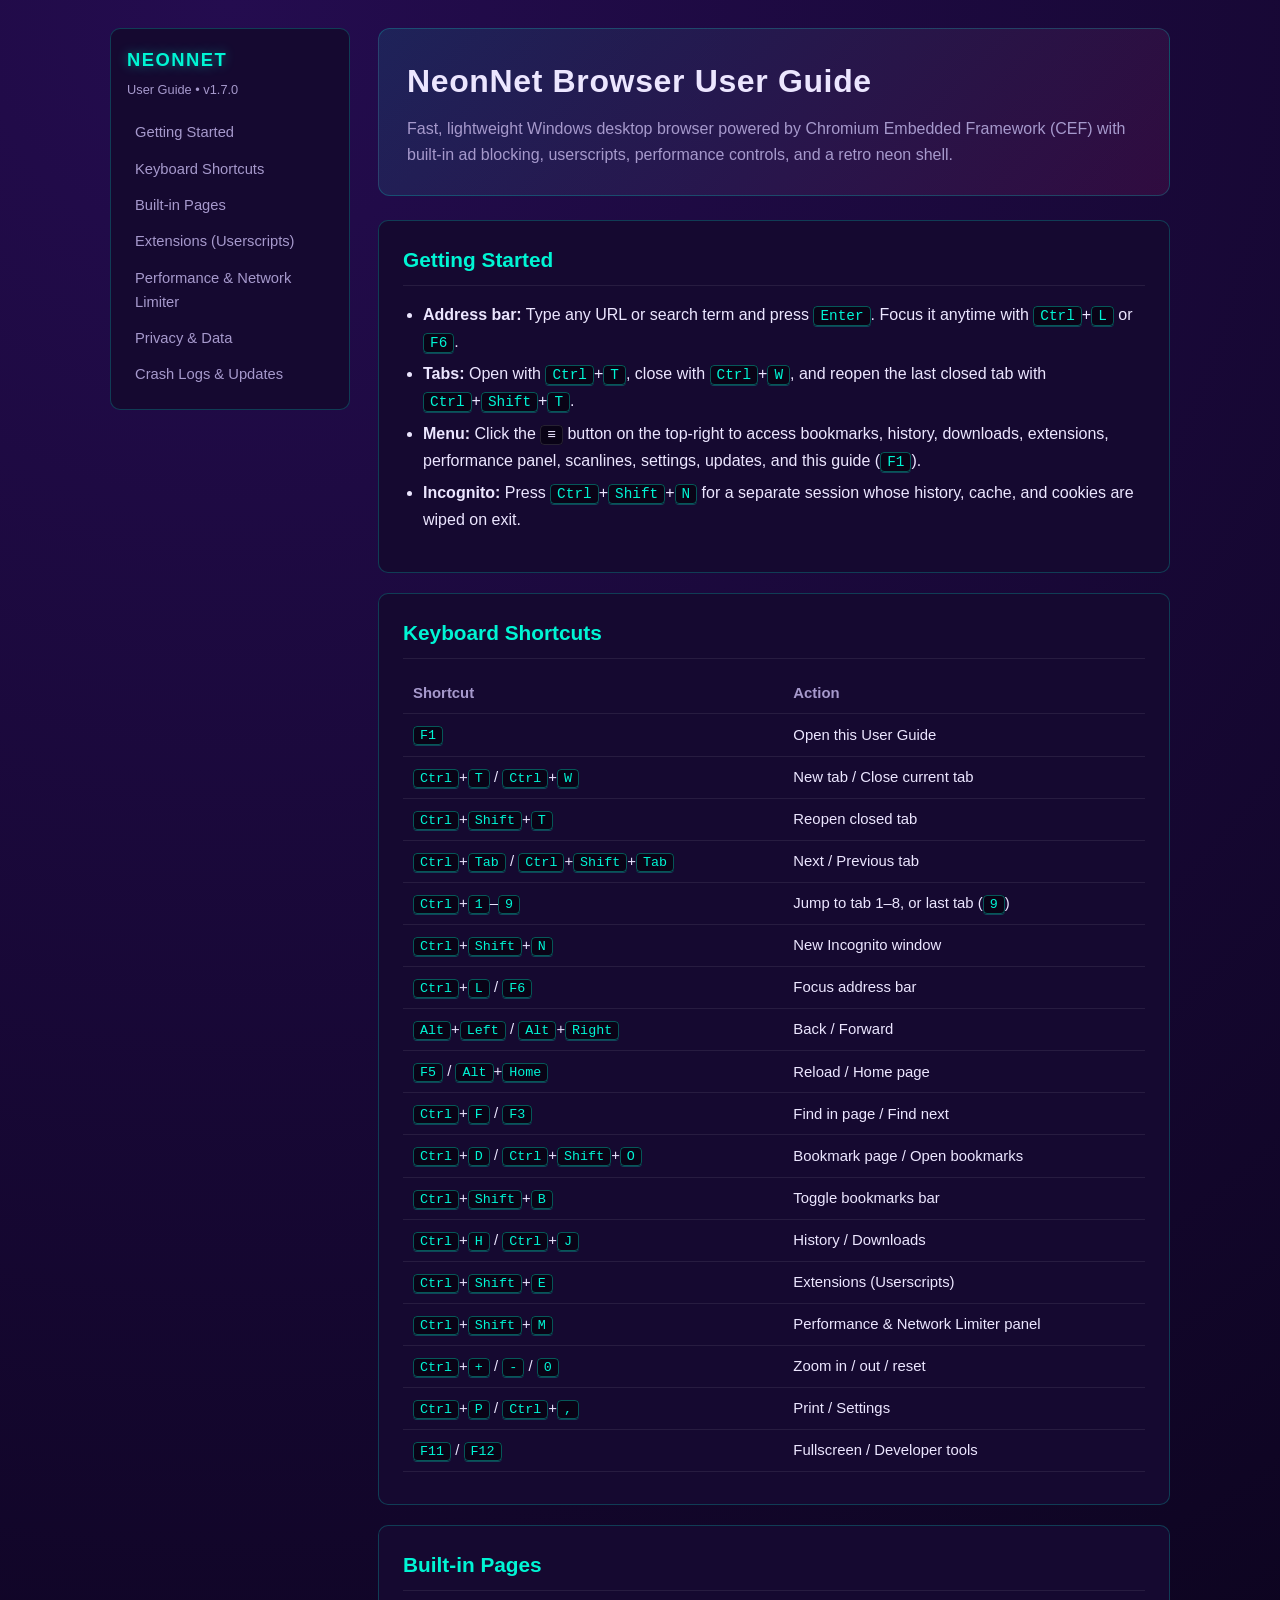
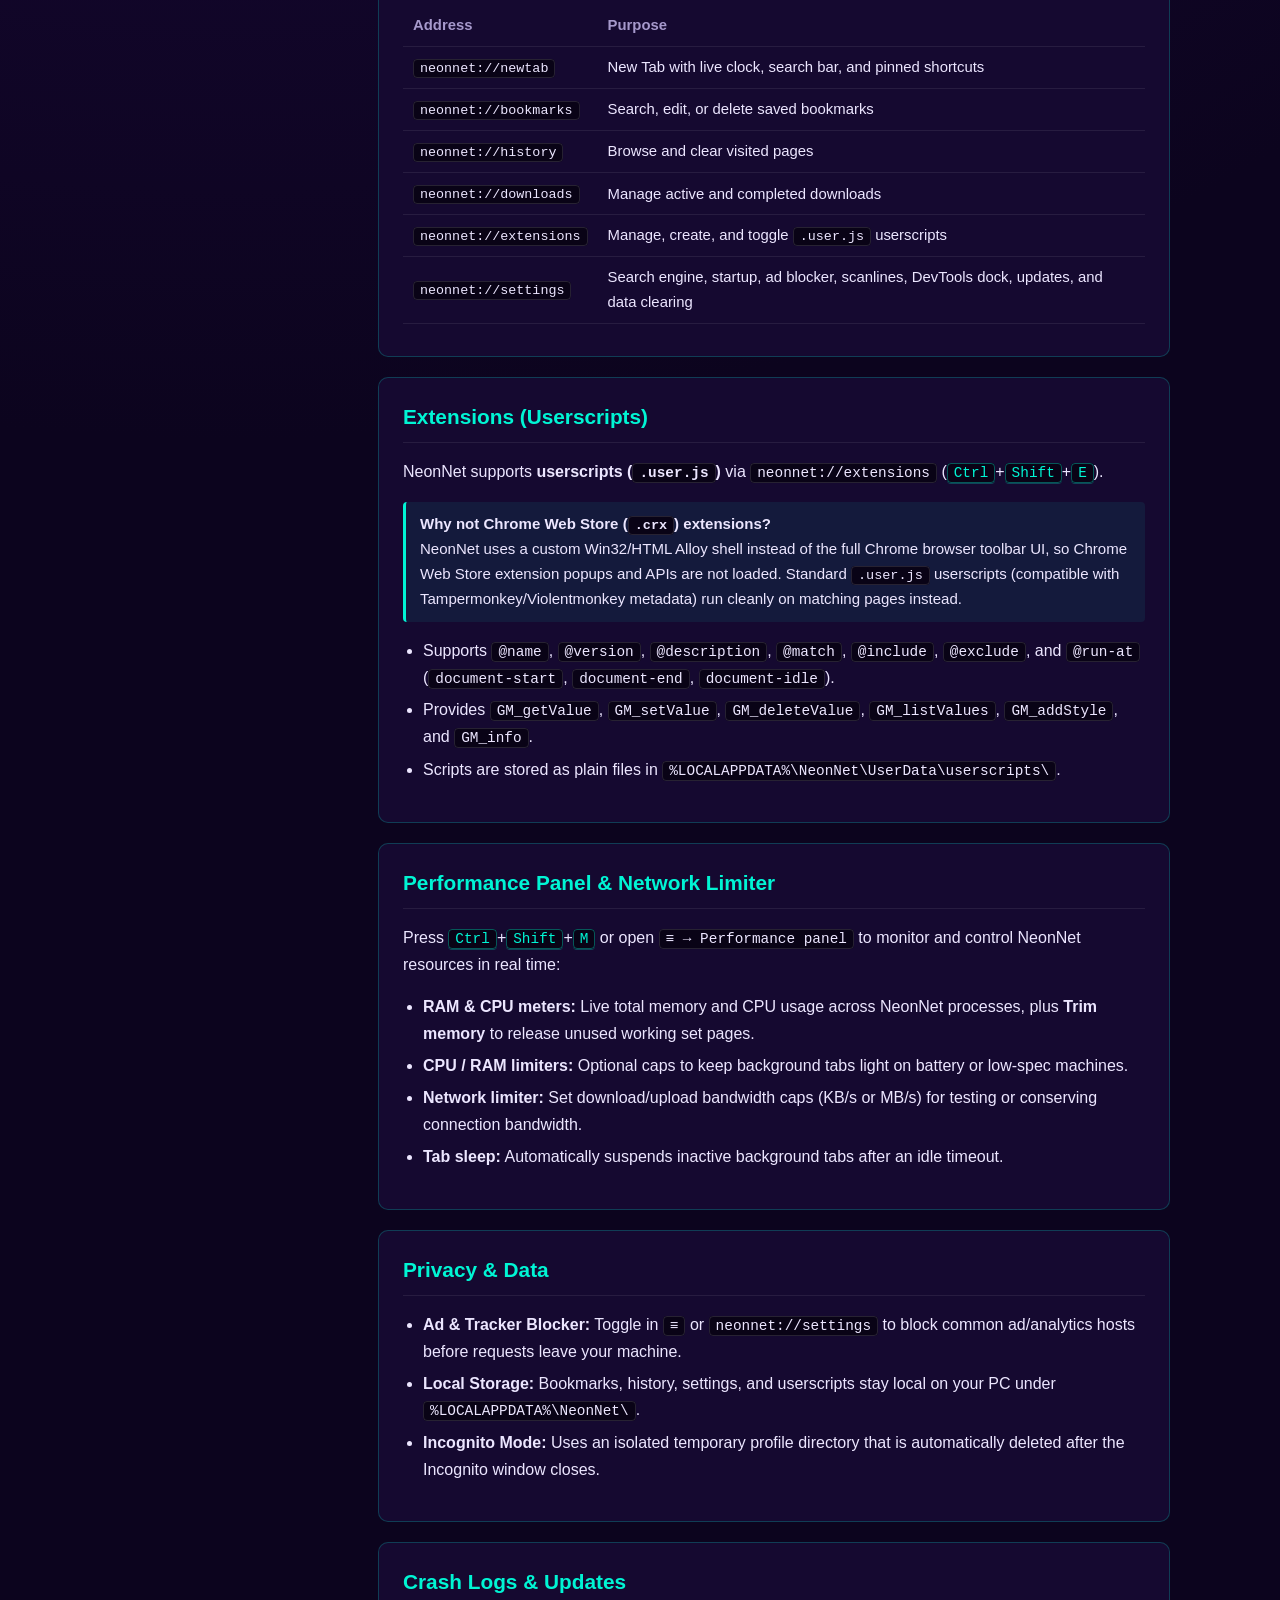
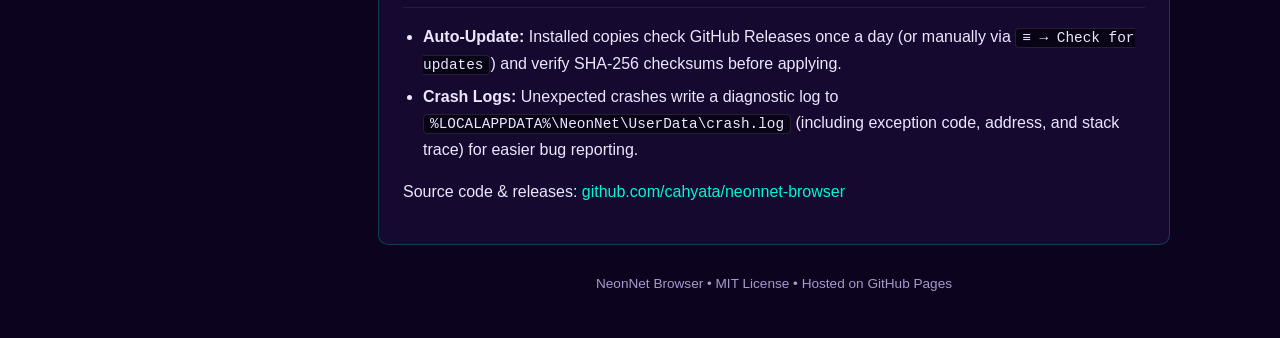
==== docs/index.html @ 5a6103de "feat: add GitHub Pages user guide and F1 help shortcut" ====
<!DOCTYPE html>
<html lang="en">
<head>
<meta charset="utf-8">
<meta name="viewport" content="width=device-width, initial-scale=1">
<title>NeonNet Browser — User Guide</title>
<style>
  :root {
    --bg: #0c041e;
    --bg-card: #150930;
    --bg-code: #090316;
    --border: rgba(0, 245, 212, 0.22);
    --text: #ece6ff;
    --muted: #a699cc;
    --cyan: #00f5d4;
    --pink: #ff2a85;
    --amber: #ffb84d;
  }
  * { box-sizing: border-box; }
  html { scroll-behavior: smooth; }
  body {
    margin: 0;
    font-family: -apple-system, BlinkMacSystemFont, "Segoe UI", Roboto, sans-serif;
    background: radial-gradient(circle at 18% 0%, #240c4f 0%, var(--bg) 55%);
    color: var(--text);
    line-height: 1.65;
  }
  a { color: var(--cyan); text-decoration: none; }
  a:hover { text-decoration: underline; }
  code, kbd {
    font-family: "Cascadia Code", Consolas, monospace;
    font-size: 0.9em;
    background: var(--bg-code);
    border: 1px solid rgba(255,255,255,0.12);
    border-radius: 4px;
    padding: 1px 6px;
  }
  kbd {
    color: var(--cyan);
    border-color: rgba(0, 245, 212, 0.35);
    box-shadow: 0 1px 0 rgba(0, 245, 212, 0.25);
  }
  .layout {
    max-width: 1100px;
    margin: 0 auto;
    padding: 28px 20px 64px;
    display: grid;
    grid-template-columns: 240px 1fr;
    gap: 28px;
  }
  aside {
    position: sticky;
    top: 20px;
    align-self: start;
    background: var(--bg-card);
    border: 1px solid var(--border);
    border-radius: 10px;
    padding: 16px;
  }
  .brand {
    font-size: 1.15rem;
    font-weight: 700;
    letter-spacing: 0.08em;
    color: var(--cyan);
    text-shadow: 0 0 12px rgba(0, 245, 212, 0.45);
    margin-bottom: 4px;
  }
  .ver {
    font-size: 0.8rem;
    color: var(--muted);
    margin-bottom: 14px;
  }
  nav a {
    display: block;
    padding: 6px 8px;
    border-radius: 6px;
    color: var(--muted);
    font-size: 0.92rem;
  }
  nav a:hover {
    background: rgba(0, 245, 212, 0.08);
    color: var(--text);
    text-decoration: none;
  }
  main { min-width: 0; }
  header.hero {
    background: linear-gradient(135deg, rgba(0, 245, 212, 0.10), rgba(255, 42, 133, 0.10));
    border: 1px solid var(--border);
    border-radius: 12px;
    padding: 26px 28px;
    margin-bottom: 24px;
  }
  header.hero h1 {
    margin: 0 0 8px;
    font-size: 2rem;
    letter-spacing: 0.02em;
  }
  header.hero p {
    margin: 0;
    color: var(--muted);
  }
  section {
    background: var(--bg-card);
    border: 1px solid var(--border);
    border-radius: 10px;
    padding: 22px 24px;
    margin-bottom: 20px;
  }
  h2 {
    margin: 0 0 14px;
    font-size: 1.3rem;
    color: var(--cyan);
    border-bottom: 1px solid rgba(255,255,255,0.08);
    padding-bottom: 8px;
  }
  h3 {
    margin: 18px 0 8px;
    font-size: 1.05rem;
    color: var(--pink);
  }
  table {
    width: 100%;
    border-collapse: collapse;
    margin: 10px 0;
    font-size: 0.93rem;
  }
  th, td {
    text-align: left;
    padding: 8px 10px;
    border-bottom: 1px solid rgba(255,255,255,0.08);
  }
  th { color: var(--muted); font-weight: 600; }
  .note {
    background: rgba(0, 245, 212, 0.07);
    border-left: 3px solid var(--cyan);
    padding: 10px 14px;
    border-radius: 4px;
    margin: 12px 0;
    font-size: 0.94rem;
  }
  ul { padding-left: 20px; }
  li { margin-bottom: 6px; }
  footer {
    text-align: center;
    color: var(--muted);
    font-size: 0.85rem;
    margin-top: 28px;
  }
  @media (max-width: 820px) {
    .layout { grid-template-columns: 1fr; }
    aside { position: static; }
  }
</style>
</head>
<body>
<div class="layout">
  <aside>
    <div class="brand">NEONNET</div>
    <div class="ver">User Guide &bull; v1.7.0</div>
    <nav>
      <a href="#getting-started">Getting Started</a>
      <a href="#shortcuts">Keyboard Shortcuts</a>
      <a href="#pages">Built-in Pages</a>
      <a href="#extensions">Extensions (Userscripts)</a>
      <a href="#performance">Performance &amp; Network Limiter</a>
      <a href="#privacy">Privacy &amp; Data</a>
      <a href="#troubleshooting">Crash Logs &amp; Updates</a>
    </nav>
  </aside>

  <main>
    <header class="hero">
      <h1>NeonNet Browser User Guide</h1>
      <p>Fast, lightweight Windows desktop browser powered by Chromium Embedded Framework (CEF) with built-in ad blocking, userscripts, performance controls, and a retro neon shell.</p>
    </header>

    <section id="getting-started">
      <h2>Getting Started</h2>
      <ul>
        <li><strong>Address bar:</strong> Type any URL or search term and press <kbd>Enter</kbd>. Focus it anytime with <kbd>Ctrl</kbd>+<kbd>L</kbd> or <kbd>F6</kbd>.</li>
        <li><strong>Tabs:</strong> Open with <kbd>Ctrl</kbd>+<kbd>T</kbd>, close with <kbd>Ctrl</kbd>+<kbd>W</kbd>, and reopen the last closed tab with <kbd>Ctrl</kbd>+<kbd>Shift</kbd>+<kbd>T</kbd>.</li>
        <li><strong>Menu:</strong> Click the <code>&equiv;</code> button on the top-right to access bookmarks, history, downloads, extensions, performance panel, scanlines, settings, updates, and this guide (<kbd>F1</kbd>).</li>
        <li><strong>Incognito:</strong> Press <kbd>Ctrl</kbd>+<kbd>Shift</kbd>+<kbd>N</kbd> for a separate session whose history, cache, and cookies are wiped on exit.</li>
      </ul>
    </section>

    <section id="shortcuts">
      <h2>Keyboard Shortcuts</h2>
      <table>
        <thead><tr><th>Shortcut</th><th>Action</th></tr></thead>
        <tbody>
          <tr><td><kbd>F1</kbd></td><td>Open this User Guide</td></tr>
          <tr><td><kbd>Ctrl</kbd>+<kbd>T</kbd> / <kbd>Ctrl</kbd>+<kbd>W</kbd></td><td>New tab / Close current tab</td></tr>
          <tr><td><kbd>Ctrl</kbd>+<kbd>Shift</kbd>+<kbd>T</kbd></td><td>Reopen closed tab</td></tr>
          <tr><td><kbd>Ctrl</kbd>+<kbd>Tab</kbd> / <kbd>Ctrl</kbd>+<kbd>Shift</kbd>+<kbd>Tab</kbd></td><td>Next / Previous tab</td></tr>
          <tr><td><kbd>Ctrl</kbd>+<kbd>1</kbd>&ndash;<kbd>9</kbd></td><td>Jump to tab 1&ndash;8, or last tab (<kbd>9</kbd>)</td></tr>
          <tr><td><kbd>Ctrl</kbd>+<kbd>Shift</kbd>+<kbd>N</kbd></td><td>New Incognito window</td></tr>
          <tr><td><kbd>Ctrl</kbd>+<kbd>L</kbd> / <kbd>F6</kbd></td><td>Focus address bar</td></tr>
          <tr><td><kbd>Alt</kbd>+<kbd>Left</kbd> / <kbd>Alt</kbd>+<kbd>Right</kbd></td><td>Back / Forward</td></tr>
          <tr><td><kbd>F5</kbd> / <kbd>Alt</kbd>+<kbd>Home</kbd></td><td>Reload / Home page</td></tr>
          <tr><td><kbd>Ctrl</kbd>+<kbd>F</kbd> / <kbd>F3</kbd></td><td>Find in page / Find next</td></tr>
          <tr><td><kbd>Ctrl</kbd>+<kbd>D</kbd> / <kbd>Ctrl</kbd>+<kbd>Shift</kbd>+<kbd>O</kbd></td><td>Bookmark page / Open bookmarks</td></tr>
          <tr><td><kbd>Ctrl</kbd>+<kbd>Shift</kbd>+<kbd>B</kbd></td><td>Toggle bookmarks bar</td></tr>
          <tr><td><kbd>Ctrl</kbd>+<kbd>H</kbd> / <kbd>Ctrl</kbd>+<kbd>J</kbd></td><td>History / Downloads</td></tr>
          <tr><td><kbd>Ctrl</kbd>+<kbd>Shift</kbd>+<kbd>E</kbd></td><td>Extensions (Userscripts)</td></tr>
          <tr><td><kbd>Ctrl</kbd>+<kbd>Shift</kbd>+<kbd>M</kbd></td><td>Performance &amp; Network Limiter panel</td></tr>
          <tr><td><kbd>Ctrl</kbd>+<kbd>+</kbd> / <kbd>-</kbd> / <kbd>0</kbd></td><td>Zoom in / out / reset</td></tr>
          <tr><td><kbd>Ctrl</kbd>+<kbd>P</kbd> / <kbd>Ctrl</kbd>+<kbd>,</kbd></td><td>Print / Settings</td></tr>
          <tr><td><kbd>F11</kbd> / <kbd>F12</kbd></td><td>Fullscreen / Developer tools</td></tr>
        </tbody>
      </table>
    </section>

    <section id="pages">
      <h2>Built-in Pages</h2>
      <table>
        <thead><tr><th>Address</th><th>Purpose</th></tr></thead>
        <tbody>
          <tr><td><code>neonnet://newtab</code></td><td>New Tab with live clock, search bar, and pinned shortcuts</td></tr>
          <tr><td><code>neonnet://bookmarks</code></td><td>Search, edit, or delete saved bookmarks</td></tr>
          <tr><td><code>neonnet://history</code></td><td>Browse and clear visited pages</td></tr>
          <tr><td><code>neonnet://downloads</code></td><td>Manage active and completed downloads</td></tr>
          <tr><td><code>neonnet://extensions</code></td><td>Manage, create, and toggle <code>.user.js</code> userscripts</td></tr>
          <tr><td><code>neonnet://settings</code></td><td>Search engine, startup, ad blocker, scanlines, DevTools dock, updates, and data clearing</td></tr>
        </tbody>
      </table>
    </section>

    <section id="extensions">
      <h2>Extensions (Userscripts)</h2>
      <p>NeonNet supports <strong>userscripts (<code>.user.js</code>)</strong> via <code>neonnet://extensions</code> (<kbd>Ctrl</kbd>+<kbd>Shift</kbd>+<kbd>E</kbd>).</p>
      <div class="note">
        <strong>Why not Chrome Web Store (<code>.crx</code>) extensions?</strong><br>
        NeonNet uses a custom Win32/HTML Alloy shell instead of the full Chrome browser toolbar UI, so Chrome Web Store extension popups and APIs are not loaded. Standard <code>.user.js</code> userscripts (compatible with Tampermonkey/Violentmonkey metadata) run cleanly on matching pages instead.
      </div>
      <ul>
        <li>Supports <code>@name</code>, <code>@version</code>, <code>@description</code>, <code>@match</code>, <code>@include</code>, <code>@exclude</code>, and <code>@run-at</code> (<code>document-start</code>, <code>document-end</code>, <code>document-idle</code>).</li>
        <li>Provides <code>GM_getValue</code>, <code>GM_setValue</code>, <code>GM_deleteValue</code>, <code>GM_listValues</code>, <code>GM_addStyle</code>, and <code>GM_info</code>.</li>
        <li>Scripts are stored as plain files in <code>%LOCALAPPDATA%\NeonNet\UserData\userscripts\</code>.</li>
      </ul>
    </section>

    <section id="performance">
      <h2>Performance Panel &amp; Network Limiter</h2>
      <p>Press <kbd>Ctrl</kbd>+<kbd>Shift</kbd>+<kbd>M</kbd> or open <code>&equiv; &rarr; Performance panel</code> to monitor and control NeonNet resources in real time:</p>
      <ul>
        <li><strong>RAM &amp; CPU meters:</strong> Live total memory and CPU usage across NeonNet processes, plus <strong>Trim memory</strong> to release unused working set pages.</li>
        <li><strong>CPU / RAM limiters:</strong> Optional caps to keep background tabs light on battery or low-spec machines.</li>
        <li><strong>Network limiter:</strong> Set download/upload bandwidth caps (KB/s or MB/s) for testing or conserving connection bandwidth.</li>
        <li><strong>Tab sleep:</strong> Automatically suspends inactive background tabs after an idle timeout.</li>
      </ul>
    </section>

    <section id="privacy">
      <h2>Privacy &amp; Data</h2>
      <ul>
        <li><strong>Ad &amp; Tracker Blocker:</strong> Toggle in <code>&equiv;</code> or <code>neonnet://settings</code> to block common ad/analytics hosts before requests leave your machine.</li>
        <li><strong>Local Storage:</strong> Bookmarks, history, settings, and userscripts stay local on your PC under <code>%LOCALAPPDATA%\NeonNet\</code>.</li>
        <li><strong>Incognito Mode:</strong> Uses an isolated temporary profile directory that is automatically deleted after the Incognito window closes.</li>
      </ul>
    </section>

    <section id="troubleshooting">
      <h2>Crash Logs &amp; Updates</h2>
      <ul>
        <li><strong>Auto-Update:</strong> Installed copies check GitHub Releases once a day (or manually via <code>&equiv; &rarr; Check for updates</code>) and verify SHA-256 checksums before applying.</li>
        <li><strong>Crash Logs:</strong> Unexpected crashes write a diagnostic log to <code>%LOCALAPPDATA%\NeonNet\UserData\crash.log</code> (including exception code, address, and stack trace) for easier bug reporting.</li>
      </ul>
      <p>Source code &amp; releases: <a href="https://github.com/cahyata/neonnet-browser">github.com/cahyata/neonnet-browser</a></p>
    </section>

    <footer>
      NeonNet Browser &bull; MIT License &bull; Hosted on GitHub Pages
    </footer>
  </main>
</div>
</body>
</html>
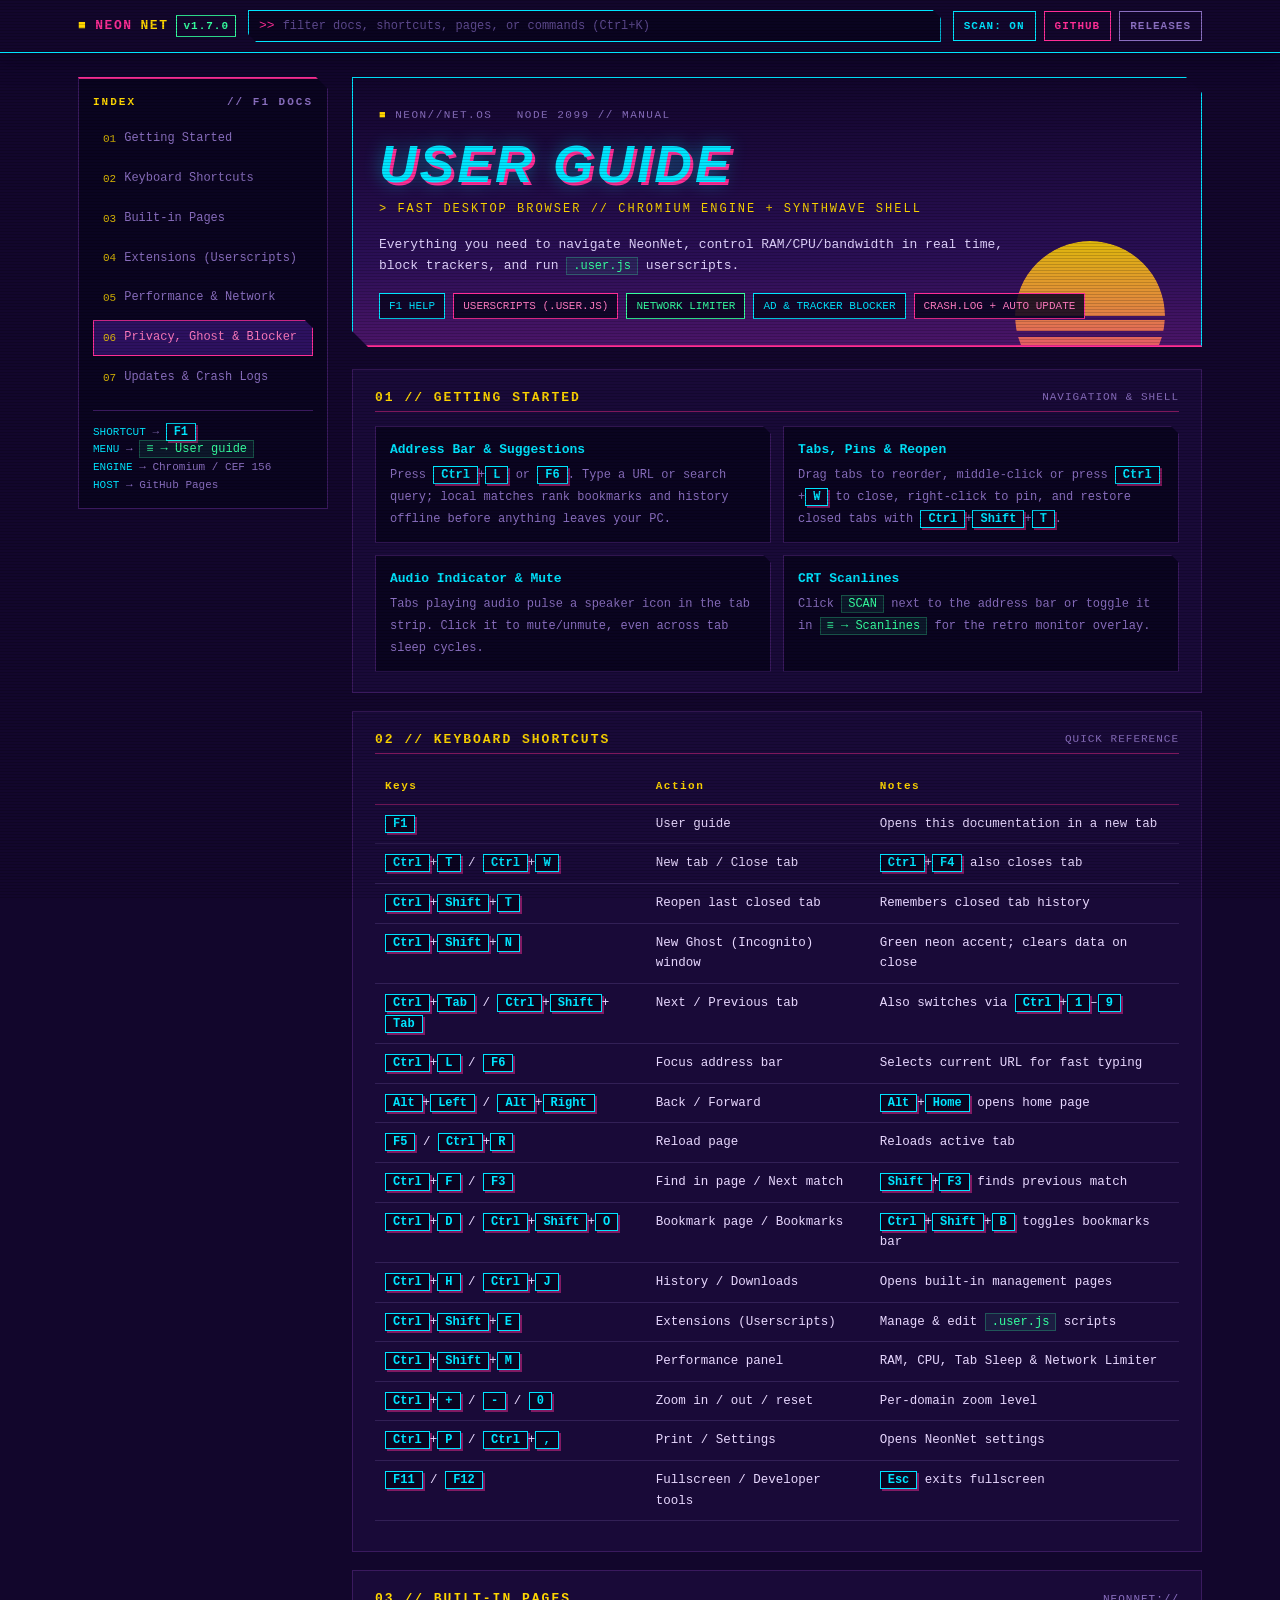
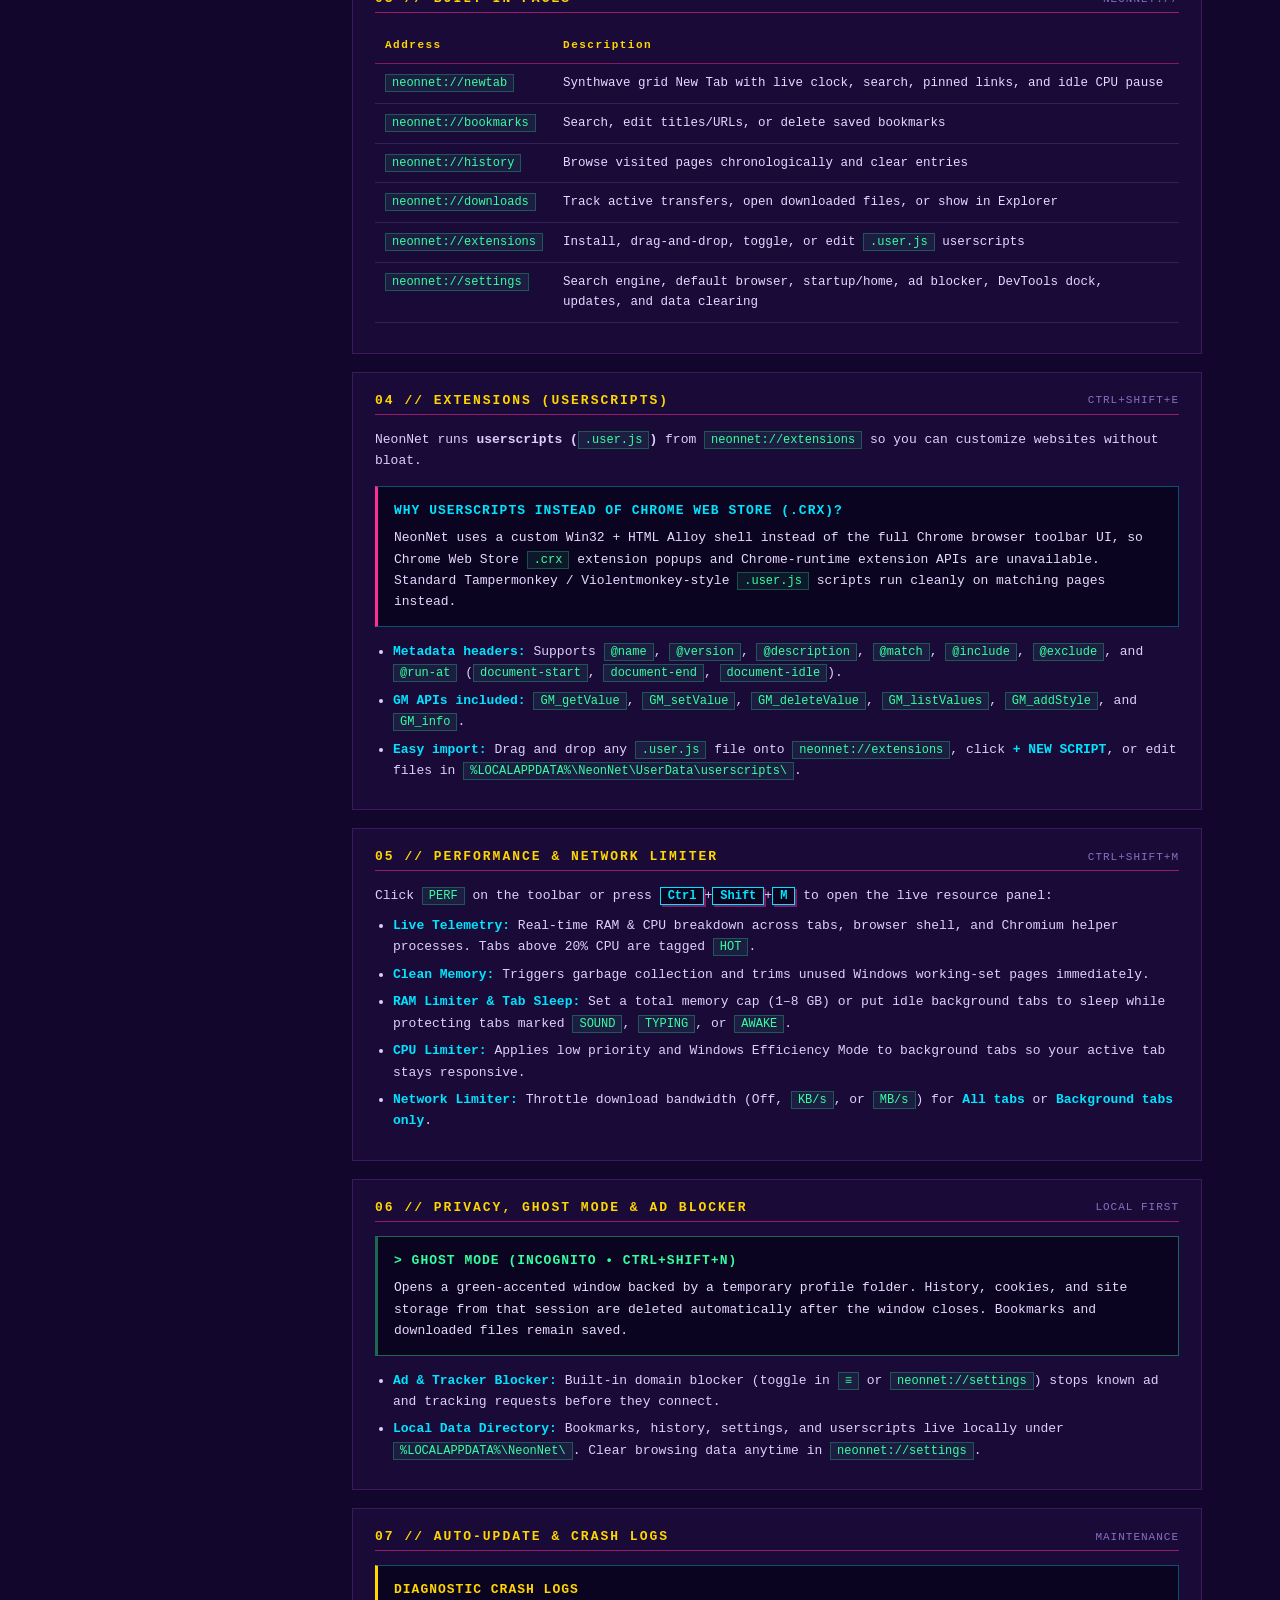
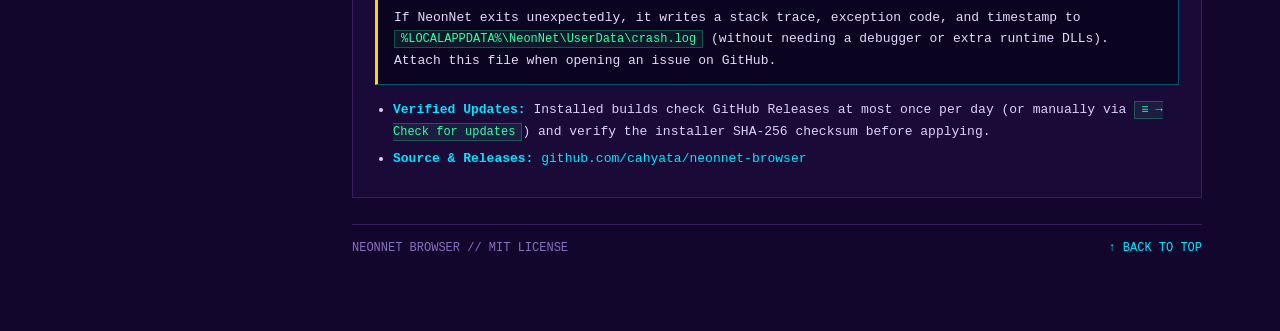
==== commit 69f55e93: "style(docs): match GitHub Pages user guide to NeonNet browser theme" ====
--- a/docs/index.html
+++ b/docs/index.html
@@ -1,278 +1,688 @@
-<!DOCTYPE html>
+<!doctype html>
 <html lang="en">
 <head>
 <meta charset="utf-8">
 <meta name="viewport" content="width=device-width, initial-scale=1">
-<title>NeonNet Browser — User Guide</title>
+<title>NEONNET // USER GUIDE</title>
 <style>
-  :root {
-    --bg: #0c041e;
-    --bg-card: #150930;
-    --bg-code: #090316;
-    --border: rgba(0, 245, 212, 0.22);
-    --text: #ece6ff;
-    --muted: #a699cc;
-    --cyan: #00f5d4;
-    --pink: #ff2a85;
-    --amber: #ffb84d;
-  }
-  * { box-sizing: border-box; }
-  html { scroll-behavior: smooth; }
-  body {
-    margin: 0;
-    font-family: -apple-system, BlinkMacSystemFont, "Segoe UI", Roboto, sans-serif;
-    background: radial-gradient(circle at 18% 0%, #240c4f 0%, var(--bg) 55%);
-    color: var(--text);
-    line-height: 1.65;
-  }
-  a { color: var(--cyan); text-decoration: none; }
-  a:hover { text-decoration: underline; }
-  code, kbd {
-    font-family: "Cascadia Code", Consolas, monospace;
-    font-size: 0.9em;
-    background: var(--bg-code);
-    border: 1px solid rgba(255,255,255,0.12);
-    border-radius: 4px;
-    padding: 1px 6px;
-  }
-  kbd {
-    color: var(--cyan);
-    border-color: rgba(0, 245, 212, 0.35);
-    box-shadow: 0 1px 0 rgba(0, 245, 212, 0.25);
-  }
-  .layout {
-    max-width: 1100px;
-    margin: 0 auto;
-    padding: 28px 20px 64px;
-    display: grid;
-    grid-template-columns: 240px 1fr;
-    gap: 28px;
-  }
-  aside {
-    position: sticky;
-    top: 20px;
-    align-self: start;
-    background: var(--bg-card);
-    border: 1px solid var(--border);
-    border-radius: 10px;
-    padding: 16px;
-  }
-  .brand {
-    font-size: 1.15rem;
-    font-weight: 700;
-    letter-spacing: 0.08em;
-    color: var(--cyan);
-    text-shadow: 0 0 12px rgba(0, 245, 212, 0.45);
-    margin-bottom: 4px;
-  }
-  .ver {
-    font-size: 0.8rem;
-    color: var(--muted);
-    margin-bottom: 14px;
-  }
-  nav a {
-    display: block;
-    padding: 6px 8px;
-    border-radius: 6px;
-    color: var(--muted);
-    font-size: 0.92rem;
-  }
-  nav a:hover {
-    background: rgba(0, 245, 212, 0.08);
-    color: var(--text);
-    text-decoration: none;
-  }
-  main { min-width: 0; }
-  header.hero {
-    background: linear-gradient(135deg, rgba(0, 245, 212, 0.10), rgba(255, 42, 133, 0.10));
-    border: 1px solid var(--border);
-    border-radius: 12px;
-    padding: 26px 28px;
-    margin-bottom: 24px;
-  }
-  header.hero h1 {
-    margin: 0 0 8px;
-    font-size: 2rem;
-    letter-spacing: 0.02em;
-  }
-  header.hero p {
-    margin: 0;
-    color: var(--muted);
-  }
-  section {
-    background: var(--bg-card);
-    border: 1px solid var(--border);
-    border-radius: 10px;
-    padding: 22px 24px;
-    margin-bottom: 20px;
-  }
-  h2 {
-    margin: 0 0 14px;
-    font-size: 1.3rem;
-    color: var(--cyan);
-    border-bottom: 1px solid rgba(255,255,255,0.08);
-    padding-bottom: 8px;
-  }
-  h3 {
-    margin: 18px 0 8px;
-    font-size: 1.05rem;
-    color: var(--pink);
-  }
-  table {
-    width: 100%;
-    border-collapse: collapse;
-    margin: 10px 0;
-    font-size: 0.93rem;
-  }
-  th, td {
-    text-align: left;
-    padding: 8px 10px;
-    border-bottom: 1px solid rgba(255,255,255,0.08);
-  }
-  th { color: var(--muted); font-weight: 600; }
-  .note {
-    background: rgba(0, 245, 212, 0.07);
-    border-left: 3px solid var(--cyan);
-    padding: 10px 14px;
-    border-radius: 4px;
-    margin: 12px 0;
-    font-size: 0.94rem;
-  }
-  ul { padding-left: 20px; }
-  li { margin-bottom: 6px; }
-  footer {
-    text-align: center;
-    color: var(--muted);
-    font-size: 0.85rem;
-    margin-top: 28px;
-  }
-  @media (max-width: 820px) {
-    .layout { grid-template-columns: 1fr; }
-    aside { position: static; }
-  }
+:root{
+  --bg:#12062c;
+  --bg2:#0a0420;
+  --card:#190a38;
+  --row:#1b0b3d;
+  --tab:#2d1160;
+  --pink:#ff2e97;
+  --pink2:#ff7bc0;
+  --cyan:#00e5ff;
+  --yellow:#ffd600;
+  --green:#35ffa0;
+  --muted:#8a6fc0;
+  --line:#3a1a5e;
+  --text:#e8d8ff;
+  --scan:block;
+}
+*{box-sizing:border-box}
+html{scroll-behavior:smooth}
+html,body{
+  margin:0;
+  min-height:100%;
+  background:var(--bg);
+  color:var(--text);
+  font:13px/1.65 "Cascadia Mono","Consolas","Courier New",monospace;
+}
+/* CRT scanline overlay (matches chrome.html / extensions.html) */
+body::after{
+  content:"";
+  position:fixed;
+  inset:0;
+  pointer-events:none;
+  z-index:50;
+  background:repeating-linear-gradient(0deg,transparent 0 2px,rgba(0,0,0,.16) 2px 3px);
+  display:var(--scan);
+}
+
+a{color:var(--cyan);text-decoration:none}
+a:hover{color:var(--yellow);text-decoration:underline}
+
+code,kbd{
+  font:12px "Cascadia Mono","Consolas",monospace;
+}
+code{
+  color:var(--green);
+  background:rgba(53,255,160,.08);
+  border:1px solid rgba(53,255,160,.25);
+  padding:1px 6px;
+}
+kbd{
+  display:inline-block;
+  color:var(--cyan);
+  background:var(--bg2);
+  border:1px solid var(--cyan);
+  padding:1px 7px;
+  font-weight:bold;
+  box-shadow:2px 2px 0 rgba(255,46,151,.45);
+}
+
+/* Top browser-inspired chrome bar */
+.topbar{
+  position:sticky;
+  top:0;
+  z-index:30;
+  background:var(--bg);
+  border-bottom:1px solid var(--cyan);
+  box-shadow:0 4px 24px rgba(10,4,32,.85);
+}
+.top-row{
+  max-width:1160px;
+  margin:0 auto;
+  padding:10px 18px;
+  display:flex;
+  align-items:center;
+  gap:12px;
+  flex-wrap:wrap;
+}
+.brand{
+  color:var(--yellow);
+  font-weight:bold;
+  letter-spacing:1.5px;
+  white-space:nowrap;
+  display:flex;
+  align-items:center;
+  gap:8px;
+}
+.brand b{color:var(--pink)}
+.badge{
+  padding:1px 6px;
+  border:1px solid var(--green);
+  color:var(--green);
+  font-size:11px;
+  letter-spacing:1px;
+}
+.addr{
+  flex:1;
+  min-width:220px;
+  height:32px;
+  display:flex;
+  align-items:center;
+  border:1px solid var(--cyan);
+  background:var(--bg2);
+  clip-path:polygon(0 0,calc(100% - 8px) 0,100% 8px,100% 100%,8px 100%,0 calc(100% - 8px));
+}
+.addr span{color:var(--pink);padding:0 6px 0 10px;user-select:none}
+.addr input{
+  flex:1;
+  height:100%;
+  background:none;
+  border:0;
+  outline:0;
+  color:var(--cyan);
+  font:12px "Cascadia Mono","Consolas",monospace;
+}
+.addr input::placeholder{color:#5e4a8f}
+.addr button{
+  height:100%;
+  border:0;
+  background:none;
+  color:var(--muted);
+  padding:0 10px;
+  cursor:pointer;
+  font:inherit;
+  display:none;
+}
+.addr button.show{display:block}
+.addr button:hover{color:var(--pink)}
+
+.hud-actions{display:flex;gap:8px;align-items:center}
+.hud-btn{
+  height:30px;
+  padding:0 10px;
+  background:none;
+  border:1px solid var(--muted);
+  color:var(--muted);
+  font:bold 11px "Cascadia Mono","Consolas",monospace;
+  letter-spacing:1px;
+  cursor:pointer;
+  display:inline-flex;
+  align-items:center;
+  gap:6px;
+  text-decoration:none;
+}
+.hud-btn.on{border-color:var(--cyan);color:var(--cyan)}
+.hud-btn:hover{background:var(--cyan);color:var(--bg);border-color:var(--cyan);text-decoration:none}
+.hud-btn.pink{border-color:var(--pink);color:var(--pink)}
+.hud-btn.pink:hover{background:var(--pink);color:var(--bg)}
+
+/* Main grid */
+.wrap{
+  max-width:1160px;
+  margin:0 auto;
+  padding:24px 18px 72px;
+  display:grid;
+  grid-template-columns:250px 1fr;
+  gap:24px;
+}
+
+/* Sidebar TOC */
+aside{
+  position:sticky;
+  top:72px;
+  align-self:start;
+  background:var(--bg2);
+  border:1px solid var(--line);
+  border-top:2px solid var(--pink);
+  padding:14px;
+  clip-path:polygon(0 0,calc(100% - 12px) 0,100% 12px,100% 100%,0 100%);
+}
+.toc-title{
+  color:var(--yellow);
+  font-size:11px;
+  font-weight:bold;
+  letter-spacing:2px;
+  margin-bottom:10px;
+  display:flex;
+  justify-content:space-between;
+}
+.toc-title span{color:var(--muted)}
+nav a{
+  display:flex;
+  align-items:center;
+  gap:8px;
+  padding:7px 9px;
+  margin-bottom:4px;
+  border:1px solid transparent;
+  color:var(--muted);
+  font-size:12px;
+  text-decoration:none;
+  transition:all .12s;
+}
+nav a .num{color:var(--yellow);font-size:11px;opacity:.85}
+nav a:hover{
+  color:var(--cyan);
+  background:rgba(0,229,255,.06);
+  border-color:rgba(0,229,255,.3);
+  text-decoration:none;
+}
+nav a.active{
+  background:var(--tab);
+  color:var(--pink2);
+  border-color:var(--pink);
+  clip-path:polygon(0 0,calc(100% - 8px) 0,100% 8px,100% 100%,0 100%);
+}
+.aside-meta{
+  margin-top:14px;
+  padding-top:12px;
+  border-top:1px solid var(--line);
+  font-size:11px;
+  color:var(--muted);
+  line-height:1.6;
+}
+.aside-meta b{color:var(--cyan);font-weight:normal}
+
+/* Content column */
+main{min-width:0}
+
+/* Synthwave hero matching newtab.html */
+.hero{
+  position:relative;
+  overflow:hidden;
+  background:linear-gradient(180deg,#12062c 0%,#2a0f55 68%,#4a1568 100%);
+  border:1px solid var(--cyan);
+  border-bottom:2px solid var(--pink);
+  padding:28px 26px 26px;
+  margin-bottom:22px;
+  clip-path:polygon(0 0,calc(100% - 16px) 0,100% 16px,100% 100%,16px 100%,0 calc(100% - 16px));
+}
+.hero-sun{
+  position:absolute;
+  right:36px;
+  bottom:-46px;
+  width:150px;
+  height:150px;
+  border-radius:50%;
+  opacity:.85;
+  pointer-events:none;
+  filter:drop-shadow(0 0 22px rgba(255,46,151,.55));
+  background:linear-gradient(#ffd600 0%,#ff9a3c 45%,#ff2e97 100%);
+  -webkit-mask:linear-gradient(#000 0 50%,transparent 50% 53%,#000 53% 60%,transparent 60% 64%,#000 64% 70%,transparent 70% 75%,#000 75% 80%,transparent 80% 86%,#000 86%);
+  mask:linear-gradient(#000 0 50%,transparent 50% 53%,#000 53% 60%,transparent 60% 64%,#000 64% 70%,transparent 70% 75%,#000 75% 80%,transparent 80% 86%,#000 86%);
+}
+.hero-hud{
+  color:var(--muted);
+  font-size:11px;
+  letter-spacing:1.5px;
+  margin-bottom:10px;
+  position:relative;
+  z-index:2;
+}
+.hero-hud b{color:var(--yellow);font-weight:normal}
+.hero h1{
+  margin:0 0 6px;
+  font:italic 900 clamp(30px,5vw,52px) Impact,"Arial Black",sans-serif;
+  letter-spacing:3px;
+  color:var(--cyan);
+  text-shadow:3px 3px 0 var(--pink),0 0 18px rgba(0,229,255,.45);
+  position:relative;
+  z-index:2;
+}
+.hero .sub{
+  color:var(--yellow);
+  letter-spacing:2px;
+  margin:0 0 14px;
+  font-size:12px;
+  position:relative;
+  z-index:2;
+}
+.hero p{
+  margin:0;
+  max-width:650px;
+  color:#e2d4ff;
+  position:relative;
+  z-index:2;
+}
+.hero-chips{
+  display:flex;
+  gap:8px;
+  flex-wrap:wrap;
+  margin-top:16px;
+  position:relative;
+  z-index:2;
+}
+.chip{
+  font-size:11px;
+  padding:3px 9px;
+  background:rgba(10,4,32,.85);
+  border:1px solid var(--cyan);
+  color:var(--cyan);
+}
+.chip.p{border-color:var(--pink);color:var(--pink2)}
+.chip.g{border-color:var(--green);color:var(--green)}
+
+/* Sections */
+section{
+  background:var(--card);
+  border:1px solid var(--line);
+  padding:20px 22px;
+  margin-bottom:18px;
+  scroll-margin-top:68px;
+}
+section.hidden{display:none}
+section h2{
+  margin:0 0 14px;
+  font:bold 13px "Cascadia Mono","Consolas",monospace;
+  color:var(--yellow);
+  letter-spacing:2px;
+  padding-bottom:6px;
+  border-bottom:1px solid rgba(255,46,151,.55);
+  display:flex;
+  justify-content:space-between;
+  align-items:center;
+  gap:10px;
+}
+section h2 span.tag{
+  font-size:11px;
+  color:var(--muted);
+  font-weight:normal;
+  letter-spacing:1px;
+}
+section h3{
+  margin:18px 0 8px;
+  font-size:13px;
+  color:var(--pink2);
+  letter-spacing:1px;
+}
+p{margin:8px 0;color:#ded0fa}
+ul{margin:8px 0 8px 18px;padding:0;color:#ded0fa}
+li{margin:6px 0}
+li b, li strong{color:var(--cyan);font-weight:bold}
+
+/* Info callout (matches extensions.html .info) */
+.info{
+  background:var(--bg2);
+  border:1px solid rgba(0,229,255,.35);
+  border-left:3px solid var(--pink);
+  padding:13px 16px;
+  margin:14px 0;
+}
+.info-title{
+  color:var(--cyan);
+  font-weight:bold;
+  letter-spacing:1px;
+  margin-bottom:6px;
+}
+.info.warn{border-left-color:var(--yellow)}
+.info.warn .info-title{color:var(--yellow)}
+.info.ghost{border-left-color:var(--green);border-color:rgba(53,255,160,.4)}
+.info.ghost .info-title{color:var(--green)}
+
+/* Tables & rows (matches settings.html) */
+table{
+  width:100%;
+  border-collapse:collapse;
+  margin:10px 0;
+  font-size:12.5px;
+}
+th,td{
+  text-align:left;
+  padding:9px 10px;
+  border-bottom:1px solid rgba(138,111,192,.22);
+  vertical-align:top;
+}
+th{
+  color:var(--yellow);
+  font-size:11px;
+  letter-spacing:1.5px;
+  border-bottom:1px solid rgba(255,46,151,.45);
+}
+tr:hover td{background:var(--row)}
+tr.hidden{display:none}
+
+/* Quick 2-column feature grid */
+.grid-2{
+  display:grid;
+  grid-template-columns:repeat(2,minmax(0,1fr));
+  gap:12px;
+  margin-top:10px;
+}
+.mini-card{
+  background:var(--bg2);
+  border:1px solid var(--line);
+  padding:12px 14px;
+  clip-path:polygon(0 0,calc(100% - 8px) 0,100% 8px,100% 100%,0 100%);
+}
+.mini-card:hover{border-color:rgba(0,229,255,.5)}
+.mini-card b{display:block;color:var(--cyan);margin-bottom:4px}
+.mini-card span{color:var(--muted);font-size:12px}
+
+.empty-search{
+  display:none;
+  border:1px dashed var(--pink);
+  background:var(--bg2);
+  padding:22px;
+  text-align:center;
+  color:var(--pink2);
+  margin-bottom:18px;
+}
+.empty-search.show{display:block}
+
+footer{
+  margin-top:26px;
+  padding-top:14px;
+  border-top:1px solid var(--line);
+  display:flex;
+  justify-content:space-between;
+  flex-wrap:wrap;
+  gap:10px;
+  color:var(--muted);
+  font-size:12px;
+}
+
+@media (max-width:860px){
+  .wrap{grid-template-columns:1fr}
+  aside{position:static}
+  .grid-2{grid-template-columns:1fr}
+  .hero-sun{width:110px;height:110px;right:16px;bottom:-36px}
+}
 </style>
 </head>
 <body>
-<div class="layout">
+
+<header class="topbar">
+  <div class="top-row">
+    <div class="brand">&#9632; <b>NEON</b>NET <span class="badge">v1.7.0</span></div>
+    <div class="addr">
+      <span>&gt;&gt;</span>
+      <input id="filter" spellcheck="false" placeholder="filter docs, shortcuts, pages, or commands (Ctrl+K)">
+      <button id="clearFilter" title="Clear filter">&#10005;</button>
+    </div>
+    <div class="hud-actions">
+      <button id="scanBtn" class="hud-btn on" title="Toggle CRT scanlines">SCAN: ON</button>
+      <a class="hud-btn pink" href="https://github.com/cahyata/neonnet-browser" target="_blank" rel="noopener">GITHUB</a>
+      <a class="hud-btn" href="https://github.com/cahyata/neonnet-browser/releases" target="_blank" rel="noopener">RELEASES</a>
+    </div>
+  </div>
+</header>
+
+<div class="wrap">
   <aside>
-    <div class="brand">NEONNET</div>
-    <div class="ver">User Guide &bull; v1.7.0</div>
-    <nav>
-      <a href="#getting-started">Getting Started</a>
-      <a href="#shortcuts">Keyboard Shortcuts</a>
-      <a href="#pages">Built-in Pages</a>
-      <a href="#extensions">Extensions (Userscripts)</a>
-      <a href="#performance">Performance &amp; Network Limiter</a>
-      <a href="#privacy">Privacy &amp; Data</a>
-      <a href="#troubleshooting">Crash Logs &amp; Updates</a>
+    <div class="toc-title">INDEX <span>// F1 DOCS</span></div>
+    <nav id="toc">
+      <a href="#start" class="active"><span class="num">01</span>Getting Started</a>
+      <a href="#shortcuts"><span class="num">02</span>Keyboard Shortcuts</a>
+      <a href="#pages"><span class="num">03</span>Built-in Pages</a>
+      <a href="#extensions"><span class="num">04</span>Extensions (Userscripts)</a>
+      <a href="#perf"><span class="num">05</span>Performance &amp; Network</a>
+      <a href="#privacy"><span class="num">06</span>Privacy, Ghost &amp; Blocker</a>
+      <a href="#system"><span class="num">07</span>Updates &amp; Crash Logs</a>
     </nav>
+    <div class="aside-meta">
+      <div><b>SHORTCUT</b> &rarr; <kbd>F1</kbd></div>
+      <div><b>MENU</b> &rarr; <code>&equiv; &rarr; User guide</code></div>
+      <div><b>ENGINE</b> &rarr; Chromium / CEF 156</div>
+      <div><b>HOST</b> &rarr; GitHub Pages</div>
+    </div>
   </aside>
 
   <main>
-    <header class="hero">
-      <h1>NeonNet Browser User Guide</h1>
-      <p>Fast, lightweight Windows desktop browser powered by Chromium Embedded Framework (CEF) with built-in ad blocking, userscripts, performance controls, and a retro neon shell.</p>
-    </header>
-
-    <section id="getting-started">
-      <h2>Getting Started</h2>
-      <ul>
-        <li><strong>Address bar:</strong> Type any URL or search term and press <kbd>Enter</kbd>. Focus it anytime with <kbd>Ctrl</kbd>+<kbd>L</kbd> or <kbd>F6</kbd>.</li>
-        <li><strong>Tabs:</strong> Open with <kbd>Ctrl</kbd>+<kbd>T</kbd>, close with <kbd>Ctrl</kbd>+<kbd>W</kbd>, and reopen the last closed tab with <kbd>Ctrl</kbd>+<kbd>Shift</kbd>+<kbd>T</kbd>.</li>
-        <li><strong>Menu:</strong> Click the <code>&equiv;</code> button on the top-right to access bookmarks, history, downloads, extensions, performance panel, scanlines, settings, updates, and this guide (<kbd>F1</kbd>).</li>
-        <li><strong>Incognito:</strong> Press <kbd>Ctrl</kbd>+<kbd>Shift</kbd>+<kbd>N</kbd> for a separate session whose history, cache, and cookies are wiped on exit.</li>
-      </ul>
+    <div class="hero">
+      <div class="hero-sun"></div>
+      <div class="hero-hud"><b>&#9632;</b> NEON//NET.OS &nbsp; NODE 2099 // MANUAL</div>
+      <h1>USER GUIDE</h1>
+      <div class="sub">&gt; FAST DESKTOP BROWSER // CHROMIUM ENGINE + SYNTHWAVE SHELL</div>
+      <p>Everything you need to navigate NeonNet, control RAM/CPU/bandwidth in real time, block trackers, and run <code>.user.js</code> userscripts.</p>
+      <div class="hero-chips">
+        <span class="chip">F1 HELP</span>
+        <span class="chip p">USERSCRIPTS (.USER.JS)</span>
+        <span class="chip g">NETWORK LIMITER</span>
+        <span class="chip">AD &amp; TRACKER BLOCKER</span>
+        <span class="chip p">CRASH.LOG + AUTO UPDATE</span>
+      </div>
+    </div>
+
+    <div id="emptySearch" class="empty-search">
+      NO MATCHING DOCS FOR "<span id="emptyQuery"></span>" &mdash; CLEAR THE FILTER ABOVE TO VIEW ALL SECTIONS.
+    </div>
+
+    <section id="start">
+      <h2>01 // GETTING STARTED <span class="tag">NAVIGATION &amp; SHELL</span></h2>
+      <div class="grid-2">
+        <div class="mini-card">
+          <b>Address Bar &amp; Suggestions</b>
+          <span>Press <kbd>Ctrl</kbd>+<kbd>L</kbd> or <kbd>F6</kbd>. Type a URL or search query; local matches rank bookmarks and history offline before anything leaves your PC.</span>
+        </div>
+        <div class="mini-card">
+          <b>Tabs, Pins &amp; Reopen</b>
+          <span>Drag tabs to reorder, middle-click or press <kbd>Ctrl</kbd>+<kbd>W</kbd> to close, right-click to pin, and restore closed tabs with <kbd>Ctrl</kbd>+<kbd>Shift</kbd>+<kbd>T</kbd>.</span>
+        </div>
+        <div class="mini-card">
+          <b>Audio Indicator &amp; Mute</b>
+          <span>Tabs playing audio pulse a speaker icon in the tab strip. Click it to mute/unmute, even across tab sleep cycles.</span>
+        </div>
+        <div class="mini-card">
+          <b>CRT Scanlines</b>
+          <span>Click <code>SCAN</code> next to the address bar or toggle it in <code>&equiv; &rarr; Scanlines</code> for the retro monitor overlay.</span>
+        </div>
+      </div>
     </section>
 
     <section id="shortcuts">
-      <h2>Keyboard Shortcuts</h2>
+      <h2>02 // KEYBOARD SHORTCUTS <span class="tag">QUICK REFERENCE</span></h2>
       <table>
-        <thead><tr><th>Shortcut</th><th>Action</th></tr></thead>
+        <thead><tr><th>Keys</th><th>Action</th><th>Notes</th></tr></thead>
         <tbody>
-          <tr><td><kbd>F1</kbd></td><td>Open this User Guide</td></tr>
-          <tr><td><kbd>Ctrl</kbd>+<kbd>T</kbd> / <kbd>Ctrl</kbd>+<kbd>W</kbd></td><td>New tab / Close current tab</td></tr>
-          <tr><td><kbd>Ctrl</kbd>+<kbd>Shift</kbd>+<kbd>T</kbd></td><td>Reopen closed tab</td></tr>
-          <tr><td><kbd>Ctrl</kbd>+<kbd>Tab</kbd> / <kbd>Ctrl</kbd>+<kbd>Shift</kbd>+<kbd>Tab</kbd></td><td>Next / Previous tab</td></tr>
-          <tr><td><kbd>Ctrl</kbd>+<kbd>1</kbd>&ndash;<kbd>9</kbd></td><td>Jump to tab 1&ndash;8, or last tab (<kbd>9</kbd>)</td></tr>
-          <tr><td><kbd>Ctrl</kbd>+<kbd>Shift</kbd>+<kbd>N</kbd></td><td>New Incognito window</td></tr>
-          <tr><td><kbd>Ctrl</kbd>+<kbd>L</kbd> / <kbd>F6</kbd></td><td>Focus address bar</td></tr>
-          <tr><td><kbd>Alt</kbd>+<kbd>Left</kbd> / <kbd>Alt</kbd>+<kbd>Right</kbd></td><td>Back / Forward</td></tr>
-          <tr><td><kbd>F5</kbd> / <kbd>Alt</kbd>+<kbd>Home</kbd></td><td>Reload / Home page</td></tr>
-          <tr><td><kbd>Ctrl</kbd>+<kbd>F</kbd> / <kbd>F3</kbd></td><td>Find in page / Find next</td></tr>
-          <tr><td><kbd>Ctrl</kbd>+<kbd>D</kbd> / <kbd>Ctrl</kbd>+<kbd>Shift</kbd>+<kbd>O</kbd></td><td>Bookmark page / Open bookmarks</td></tr>
-          <tr><td><kbd>Ctrl</kbd>+<kbd>Shift</kbd>+<kbd>B</kbd></td><td>Toggle bookmarks bar</td></tr>
-          <tr><td><kbd>Ctrl</kbd>+<kbd>H</kbd> / <kbd>Ctrl</kbd>+<kbd>J</kbd></td><td>History / Downloads</td></tr>
-          <tr><td><kbd>Ctrl</kbd>+<kbd>Shift</kbd>+<kbd>E</kbd></td><td>Extensions (Userscripts)</td></tr>
-          <tr><td><kbd>Ctrl</kbd>+<kbd>Shift</kbd>+<kbd>M</kbd></td><td>Performance &amp; Network Limiter panel</td></tr>
-          <tr><td><kbd>Ctrl</kbd>+<kbd>+</kbd> / <kbd>-</kbd> / <kbd>0</kbd></td><td>Zoom in / out / reset</td></tr>
-          <tr><td><kbd>Ctrl</kbd>+<kbd>P</kbd> / <kbd>Ctrl</kbd>+<kbd>,</kbd></td><td>Print / Settings</td></tr>
-          <tr><td><kbd>F11</kbd> / <kbd>F12</kbd></td><td>Fullscreen / Developer tools</td></tr>
+          <tr><td><kbd>F1</kbd></td><td>User guide</td><td>Opens this documentation in a new tab</td></tr>
+          <tr><td><kbd>Ctrl</kbd>+<kbd>T</kbd> / <kbd>Ctrl</kbd>+<kbd>W</kbd></td><td>New tab / Close tab</td><td><kbd>Ctrl</kbd>+<kbd>F4</kbd> also closes tab</td></tr>
+          <tr><td><kbd>Ctrl</kbd>+<kbd>Shift</kbd>+<kbd>T</kbd></td><td>Reopen last closed tab</td><td>Remembers closed tab history</td></tr>
+          <tr><td><kbd>Ctrl</kbd>+<kbd>Shift</kbd>+<kbd>N</kbd></td><td>New Ghost (Incognito) window</td><td>Green neon accent; clears data on close</td></tr>
+          <tr><td><kbd>Ctrl</kbd>+<kbd>Tab</kbd> / <kbd>Ctrl</kbd>+<kbd>Shift</kbd>+<kbd>Tab</kbd></td><td>Next / Previous tab</td><td>Also switches via <kbd>Ctrl</kbd>+<kbd>1</kbd>&ndash;<kbd>9</kbd></td></tr>
+          <tr><td><kbd>Ctrl</kbd>+<kbd>L</kbd> / <kbd>F6</kbd></td><td>Focus address bar</td><td>Selects current URL for fast typing</td></tr>
+          <tr><td><kbd>Alt</kbd>+<kbd>Left</kbd> / <kbd>Alt</kbd>+<kbd>Right</kbd></td><td>Back / Forward</td><td><kbd>Alt</kbd>+<kbd>Home</kbd> opens home page</td></tr>
+          <tr><td><kbd>F5</kbd> / <kbd>Ctrl</kbd>+<kbd>R</kbd></td><td>Reload page</td><td>Reloads active tab</td></tr>
+          <tr><td><kbd>Ctrl</kbd>+<kbd>F</kbd> / <kbd>F3</kbd></td><td>Find in page / Next match</td><td><kbd>Shift</kbd>+<kbd>F3</kbd> finds previous match</td></tr>
+          <tr><td><kbd>Ctrl</kbd>+<kbd>D</kbd> / <kbd>Ctrl</kbd>+<kbd>Shift</kbd>+<kbd>O</kbd></td><td>Bookmark page / Bookmarks</td><td><kbd>Ctrl</kbd>+<kbd>Shift</kbd>+<kbd>B</kbd> toggles bookmarks bar</td></tr>
+          <tr><td><kbd>Ctrl</kbd>+<kbd>H</kbd> / <kbd>Ctrl</kbd>+<kbd>J</kbd></td><td>History / Downloads</td><td>Opens built-in management pages</td></tr>
+          <tr><td><kbd>Ctrl</kbd>+<kbd>Shift</kbd>+<kbd>E</kbd></td><td>Extensions (Userscripts)</td><td>Manage &amp; edit <code>.user.js</code> scripts</td></tr>
+          <tr><td><kbd>Ctrl</kbd>+<kbd>Shift</kbd>+<kbd>M</kbd></td><td>Performance panel</td><td>RAM, CPU, Tab Sleep &amp; Network Limiter</td></tr>
+          <tr><td><kbd>Ctrl</kbd>+<kbd>+</kbd> / <kbd>-</kbd> / <kbd>0</kbd></td><td>Zoom in / out / reset</td><td>Per-domain zoom level</td></tr>
+          <tr><td><kbd>Ctrl</kbd>+<kbd>P</kbd> / <kbd>Ctrl</kbd>+<kbd>,</kbd></td><td>Print / Settings</td><td>Opens NeonNet settings</td></tr>
+          <tr><td><kbd>F11</kbd> / <kbd>F12</kbd></td><td>Fullscreen / Developer tools</td><td><kbd>Esc</kbd> exits fullscreen</td></tr>
         </tbody>
       </table>
     </section>
 
     <section id="pages">
-      <h2>Built-in Pages</h2>
+      <h2>03 // BUILT-IN PAGES <span class="tag">NEONNET://</span></h2>
       <table>
-        <thead><tr><th>Address</th><th>Purpose</th></tr></thead>
+        <thead><tr><th>Address</th><th>Description</th></tr></thead>
         <tbody>
-          <tr><td><code>neonnet://newtab</code></td><td>New Tab with live clock, search bar, and pinned shortcuts</td></tr>
-          <tr><td><code>neonnet://bookmarks</code></td><td>Search, edit, or delete saved bookmarks</td></tr>
-          <tr><td><code>neonnet://history</code></td><td>Browse and clear visited pages</td></tr>
-          <tr><td><code>neonnet://downloads</code></td><td>Manage active and completed downloads</td></tr>
-          <tr><td><code>neonnet://extensions</code></td><td>Manage, create, and toggle <code>.user.js</code> userscripts</td></tr>
-          <tr><td><code>neonnet://settings</code></td><td>Search engine, startup, ad blocker, scanlines, DevTools dock, updates, and data clearing</td></tr>
+          <tr><td><code>neonnet://newtab</code></td><td>Synthwave grid New Tab with live clock, search, pinned links, and idle CPU pause</td></tr>
+          <tr><td><code>neonnet://bookmarks</code></td><td>Search, edit titles/URLs, or delete saved bookmarks</td></tr>
+          <tr><td><code>neonnet://history</code></td><td>Browse visited pages chronologically and clear entries</td></tr>
+          <tr><td><code>neonnet://downloads</code></td><td>Track active transfers, open downloaded files, or show in Explorer</td></tr>
+          <tr><td><code>neonnet://extensions</code></td><td>Install, drag-and-drop, toggle, or edit <code>.user.js</code> userscripts</td></tr>
+          <tr><td><code>neonnet://settings</code></td><td>Search engine, default browser, startup/home, ad blocker, DevTools dock, updates, and data clearing</td></tr>
         </tbody>
       </table>
     </section>
 
     <section id="extensions">
-      <h2>Extensions (Userscripts)</h2>
-      <p>NeonNet supports <strong>userscripts (<code>.user.js</code>)</strong> via <code>neonnet://extensions</code> (<kbd>Ctrl</kbd>+<kbd>Shift</kbd>+<kbd>E</kbd>).</p>
-      <div class="note">
-        <strong>Why not Chrome Web Store (<code>.crx</code>) extensions?</strong><br>
-        NeonNet uses a custom Win32/HTML Alloy shell instead of the full Chrome browser toolbar UI, so Chrome Web Store extension popups and APIs are not loaded. Standard <code>.user.js</code> userscripts (compatible with Tampermonkey/Violentmonkey metadata) run cleanly on matching pages instead.
+      <h2>04 // EXTENSIONS (USERSCRIPTS) <span class="tag">CTRL+SHIFT+E</span></h2>
+      <p>NeonNet runs <strong>userscripts (<code>.user.js</code>)</strong> from <code>neonnet://extensions</code> so you can customize websites without bloat.</p>
+      <div class="info">
+        <div class="info-title">WHY USERSCRIPTS INSTEAD OF CHROME WEB STORE (.CRX)?</div>
+        NeonNet uses a custom Win32 + HTML Alloy shell instead of the full Chrome browser toolbar UI, so Chrome Web Store <code>.crx</code> extension popups and Chrome-runtime extension APIs are unavailable. Standard Tampermonkey / Violentmonkey-style <code>.user.js</code> scripts run cleanly on matching pages instead.
       </div>
       <ul>
-        <li>Supports <code>@name</code>, <code>@version</code>, <code>@description</code>, <code>@match</code>, <code>@include</code>, <code>@exclude</code>, and <code>@run-at</code> (<code>document-start</code>, <code>document-end</code>, <code>document-idle</code>).</li>
-        <li>Provides <code>GM_getValue</code>, <code>GM_setValue</code>, <code>GM_deleteValue</code>, <code>GM_listValues</code>, <code>GM_addStyle</code>, and <code>GM_info</code>.</li>
-        <li>Scripts are stored as plain files in <code>%LOCALAPPDATA%\NeonNet\UserData\userscripts\</code>.</li>
+        <li><strong>Metadata headers:</strong> Supports <code>@name</code>, <code>@version</code>, <code>@description</code>, <code>@match</code>, <code>@include</code>, <code>@exclude</code>, and <code>@run-at</code> (<code>document-start</code>, <code>document-end</code>, <code>document-idle</code>).</li>
+        <li><strong>GM APIs included:</strong> <code>GM_getValue</code>, <code>GM_setValue</code>, <code>GM_deleteValue</code>, <code>GM_listValues</code>, <code>GM_addStyle</code>, and <code>GM_info</code>.</li>
+        <li><strong>Easy import:</strong> Drag and drop any <code>.user.js</code> file onto <code>neonnet://extensions</code>, click <b>+ NEW SCRIPT</b>, or edit files in <code>%LOCALAPPDATA%\NeonNet\UserData\userscripts\</code>.</li>
       </ul>
     </section>
 
-    <section id="performance">
-      <h2>Performance Panel &amp; Network Limiter</h2>
-      <p>Press <kbd>Ctrl</kbd>+<kbd>Shift</kbd>+<kbd>M</kbd> or open <code>&equiv; &rarr; Performance panel</code> to monitor and control NeonNet resources in real time:</p>
+    <section id="perf">
+      <h2>05 // PERFORMANCE &amp; NETWORK LIMITER <span class="tag">CTRL+SHIFT+M</span></h2>
+      <p>Click <code>PERF</code> on the toolbar or press <kbd>Ctrl</kbd>+<kbd>Shift</kbd>+<kbd>M</kbd> to open the live resource panel:</p>
       <ul>
-        <li><strong>RAM &amp; CPU meters:</strong> Live total memory and CPU usage across NeonNet processes, plus <strong>Trim memory</strong> to release unused working set pages.</li>
-        <li><strong>CPU / RAM limiters:</strong> Optional caps to keep background tabs light on battery or low-spec machines.</li>
-        <li><strong>Network limiter:</strong> Set download/upload bandwidth caps (KB/s or MB/s) for testing or conserving connection bandwidth.</li>
-        <li><strong>Tab sleep:</strong> Automatically suspends inactive background tabs after an idle timeout.</li>
+        <li><strong>Live Telemetry:</strong> Real-time RAM &amp; CPU breakdown across tabs, browser shell, and Chromium helper processes. Tabs above 20% CPU are tagged <code>HOT</code>.</li>
+        <li><strong>Clean Memory:</strong> Triggers garbage collection and trims unused Windows working-set pages immediately.</li>
+        <li><strong>RAM Limiter &amp; Tab Sleep:</strong> Set a total memory cap (1&ndash;8 GB) or put idle background tabs to sleep while protecting tabs marked <code>SOUND</code>, <code>TYPING</code>, or <code>AWAKE</code>.</li>
+        <li><strong>CPU Limiter:</strong> Applies low priority and Windows Efficiency Mode to background tabs so your active tab stays responsive.</li>
+        <li><strong>Network Limiter:</strong> Throttle download bandwidth (Off, <code>KB/s</code>, or <code>MB/s</code>) for <b>All tabs</b> or <b>Background tabs only</b>.</li>
       </ul>
     </section>
 
     <section id="privacy">
-      <h2>Privacy &amp; Data</h2>
+      <h2>06 // PRIVACY, GHOST MODE &amp; AD BLOCKER <span class="tag">LOCAL FIRST</span></h2>
+      <div class="info ghost">
+        <div class="info-title">&gt; GHOST MODE (INCOGNITO &bull; CTRL+SHIFT+N)</div>
+        Opens a green-accented window backed by a temporary profile folder. History, cookies, and site storage from that session are deleted automatically after the window closes. Bookmarks and downloaded files remain saved.
+      </div>
       <ul>
-        <li><strong>Ad &amp; Tracker Blocker:</strong> Toggle in <code>&equiv;</code> or <code>neonnet://settings</code> to block common ad/analytics hosts before requests leave your machine.</li>
-        <li><strong>Local Storage:</strong> Bookmarks, history, settings, and userscripts stay local on your PC under <code>%LOCALAPPDATA%\NeonNet\</code>.</li>
-        <li><strong>Incognito Mode:</strong> Uses an isolated temporary profile directory that is automatically deleted after the Incognito window closes.</li>
+        <li><strong>Ad &amp; Tracker Blocker:</strong> Built-in domain blocker (toggle in <code>&equiv;</code> or <code>neonnet://settings</code>) stops known ad and tracking requests before they connect.</li>
+        <li><strong>Local Data Directory:</strong> Bookmarks, history, settings, and userscripts live locally under <code>%LOCALAPPDATA%\NeonNet\</code>. Clear browsing data anytime in <code>neonnet://settings</code>.</li>
       </ul>
     </section>
 
-    <section id="troubleshooting">
-      <h2>Crash Logs &amp; Updates</h2>
+    <section id="system">
+      <h2>07 // AUTO-UPDATE &amp; CRASH LOGS <span class="tag">MAINTENANCE</span></h2>
+      <div class="info warn">
+        <div class="info-title">DIAGNOSTIC CRASH LOGS</div>
+        If NeonNet exits unexpectedly, it writes a stack trace, exception code, and timestamp to <code>%LOCALAPPDATA%\NeonNet\UserData\crash.log</code> (without needing a debugger or extra runtime DLLs). Attach this file when opening an issue on GitHub.
+      </div>
       <ul>
-        <li><strong>Auto-Update:</strong> Installed copies check GitHub Releases once a day (or manually via <code>&equiv; &rarr; Check for updates</code>) and verify SHA-256 checksums before applying.</li>
-        <li><strong>Crash Logs:</strong> Unexpected crashes write a diagnostic log to <code>%LOCALAPPDATA%\NeonNet\UserData\crash.log</code> (including exception code, address, and stack trace) for easier bug reporting.</li>
+        <li><strong>Verified Updates:</strong> Installed builds check GitHub Releases at most once per day (or manually via <code>&equiv; &rarr; Check for updates</code>) and verify the installer SHA-256 checksum before applying.</li>
+        <li><strong>Source &amp; Releases:</strong> <a href="https://github.com/cahyata/neonnet-browser" target="_blank" rel="noopener">github.com/cahyata/neonnet-browser</a></li>
       </ul>
-      <p>Source code &amp; releases: <a href="https://github.com/cahyata/neonnet-browser">github.com/cahyata/neonnet-browser</a></p>
     </section>
 
     <footer>
-      NeonNet Browser &bull; MIT License &bull; Hosted on GitHub Pages
+      <span>NEONNET BROWSER // MIT LICENSE</span>
+      <span><a href="#start">&uarr; BACK TO TOP</a></span>
     </footer>
   </main>
 </div>
+
+<script>
+// Live filter across sections and shortcut/page rows
+const filterInput = document.getElementById('filter');
+const clearBtn = document.getElementById('clearFilter');
+const sections = Array.from(document.querySelectorAll('main section'));
+const emptyBox = document.getElementById('emptySearch');
+const emptyQuery = document.getElementById('emptyQuery');
+
+function applyFilter() {
+  const q = filterInput.value.trim().toLowerCase();
+  clearBtn.classList.toggle('show', q.length > 0);
+  let visibleSections = 0;
+
+  for (const sec of sections) {
+    if (!q) {
+      sec.classList.remove('hidden');
+      sec.querySelectorAll('tbody tr').forEach(r => r.classList.remove('hidden'));
+      visibleSections++;
+      continue;
+    }
+    const rows = Array.from(sec.querySelectorAll('tbody tr'));
+    if (rows.length > 0) {
+      let rowHits = 0;
+      const headHit = sec.querySelector('h2').textContent.toLowerCase().includes(q);
+      for (const r of rows) {
+        const hit = headHit || r.textContent.toLowerCase().includes(q);
+        r.classList.toggle('hidden', !hit);
+        if (hit) rowHits++;
+      }
+      const secHit = rowHits > 0 || headHit;
+      sec.classList.toggle('hidden', !secHit);
+      if (secHit) visibleSections++;
+    } else {
+      const hit = sec.textContent.toLowerCase().includes(q);
+      sec.classList.toggle('hidden', !hit);
+      if (hit) visibleSections++;
+    }
+  }
+
+  emptyQuery.textContent = filterInput.value.trim();
+  emptyBox.classList.toggle('show', q.length > 0 && visibleSections === 0);
+}
+
+filterInput.addEventListener('input', applyFilter);
+clearBtn.addEventListener('click', () => { filterInput.value = ''; applyFilter(); filterInput.focus(); });
+document.addEventListener('keydown', e => {
+  if ((e.ctrlKey || e.metaKey) && e.key.toLowerCase() === 'k') {
+    e.preventDefault();
+    filterInput.focus();
+    filterInput.select();
+  } else if (e.key === 'Escape' && document.activeElement === filterInput && filterInput.value) {
+    filterInput.value = '';
+    applyFilter();
+  }
+});
+
+// Scanline toggle (mirrors NeonNet's SCAN toolbar button)
+const scanBtn = document.getElementById('scanBtn');
+let scanOn = localStorage.getItem('nn-docs-scan') !== '0';
+function renderScan() {
+  document.documentElement.style.setProperty('--scan', scanOn ? 'block' : 'none');
+  scanBtn.textContent = scanOn ? 'SCAN: ON' : 'SCAN: OFF';
+  scanBtn.classList.toggle('on', scanOn);
+}
+scanBtn.addEventListener('click', () => {
+  scanOn = !scanOn;
+  localStorage.setItem('nn-docs-scan', scanOn ? '1' : '0');
+  renderScan();
+});
+renderScan();
+
+// Highlight active TOC link while scrolling
+const tocLinks = Array.from(document.querySelectorAll('#toc a'));
+const obs = new IntersectionObserver(entries => {
+  for (const entry of entries) {
+    if (entry.isIntersecting) {
+      const id = '#' + entry.target.id;
+      tocLinks.forEach(a => a.classList.toggle('active', a.getAttribute('href') === id));
+    }
+  }
+}, { rootMargin: '-18% 0px -70% 0px' });
+sections.forEach(s => obs.observe(s));
+</script>
 </body>
 </html>
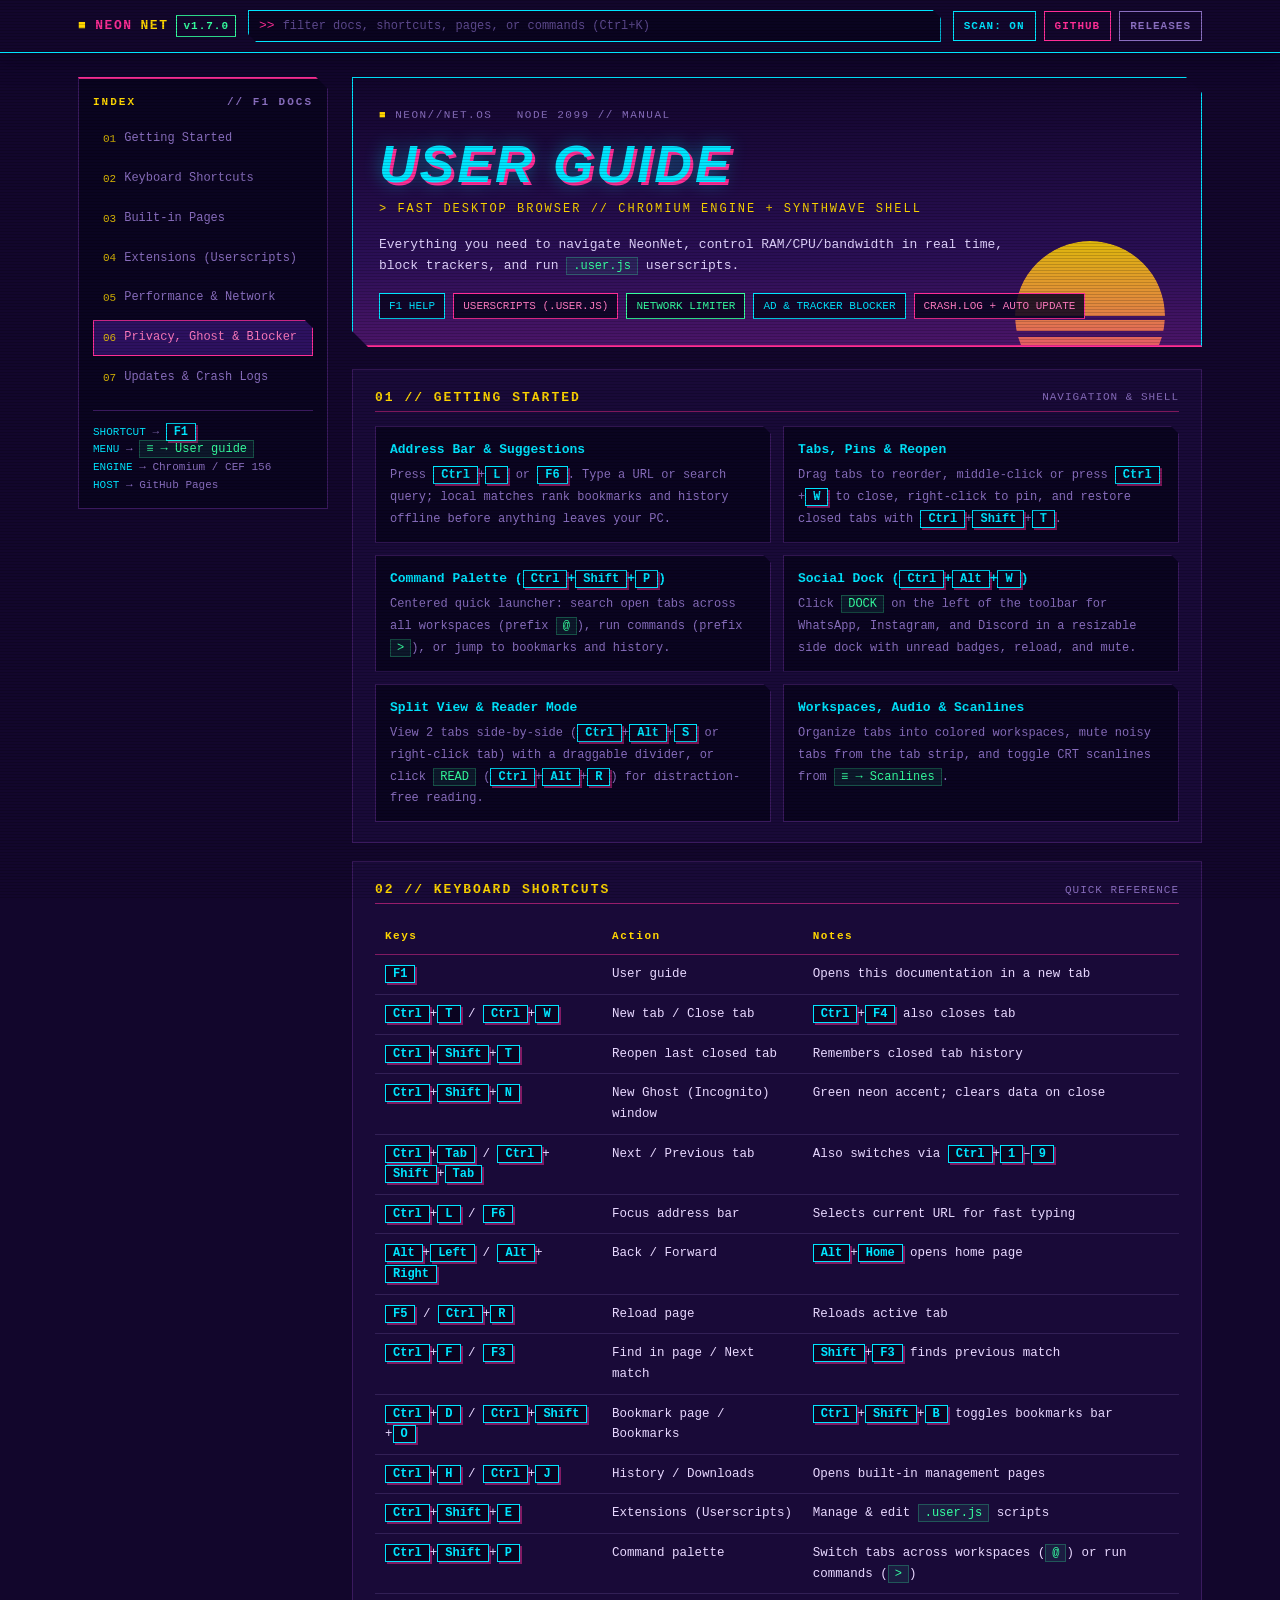
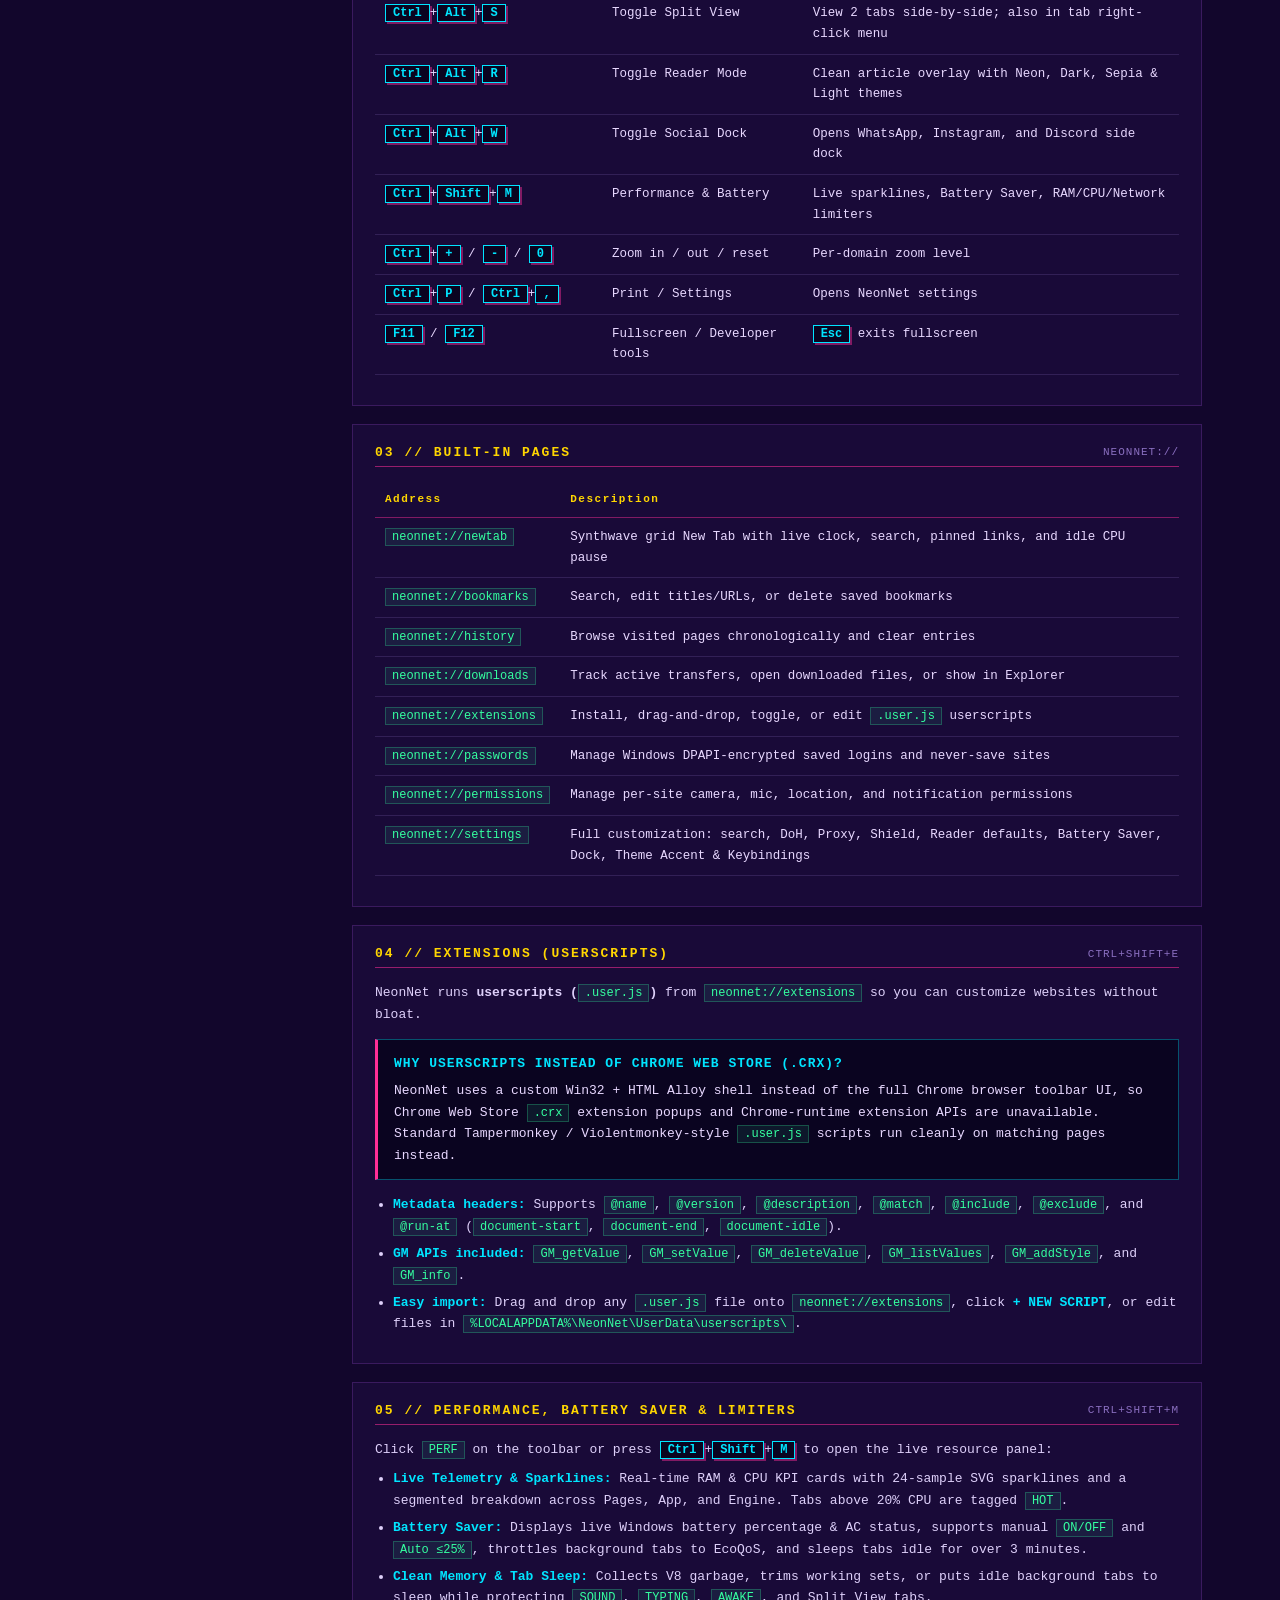
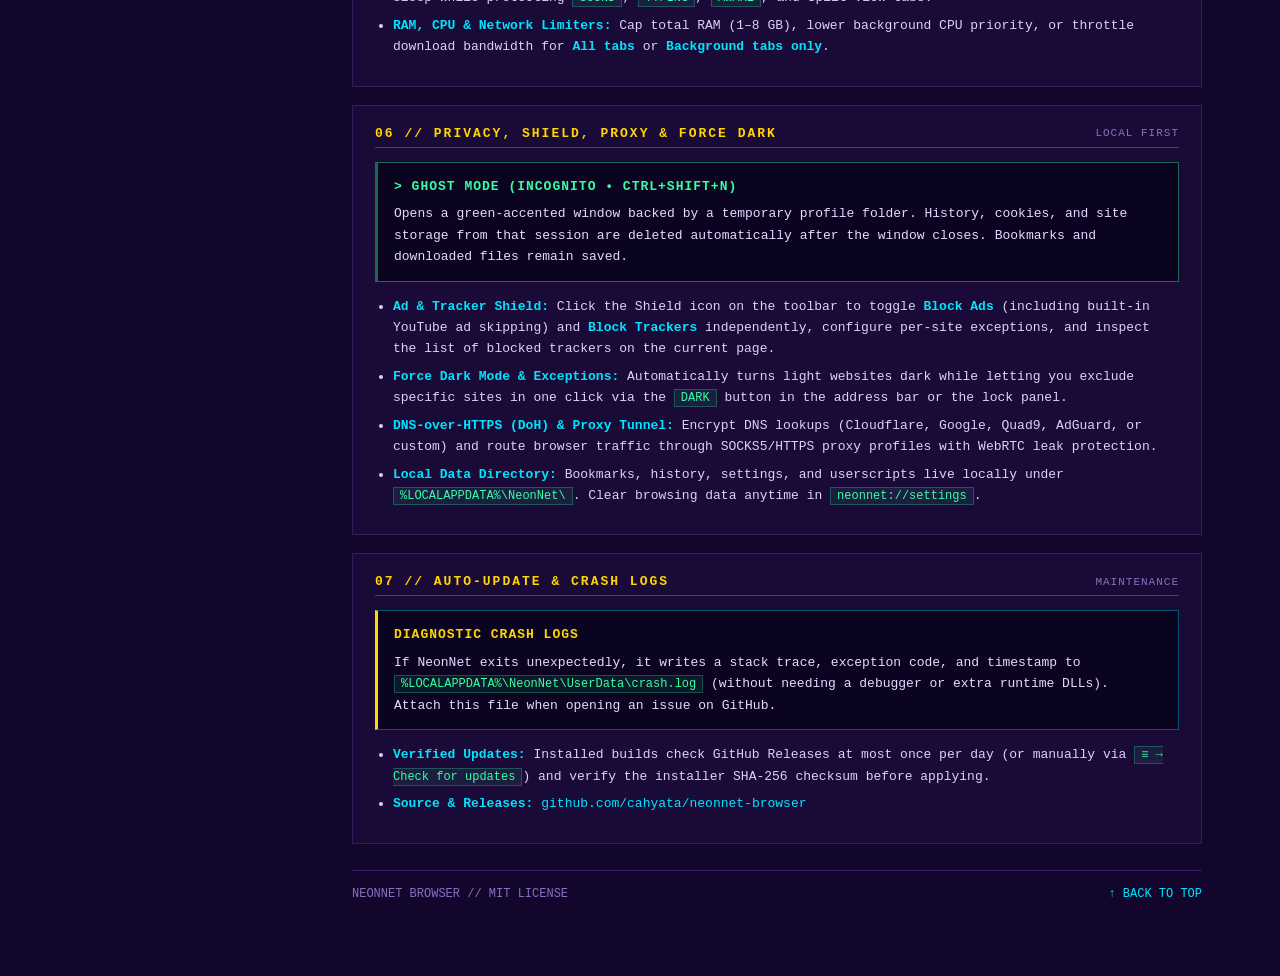
==== commit 5cfa2dc5: "docs: update F1 user guide for split view, reader mode, dock, shield, battery saver, and settings" ====
--- a/docs/index.html
+++ b/docs/index.html
@@ -494,12 +494,20 @@
           <span>Drag tabs to reorder, middle-click or press <kbd>Ctrl</kbd>+<kbd>W</kbd> to close, right-click to pin, and restore closed tabs with <kbd>Ctrl</kbd>+<kbd>Shift</kbd>+<kbd>T</kbd>.</span>
         </div>
         <div class="mini-card">
-          <b>Audio Indicator &amp; Mute</b>
-          <span>Tabs playing audio pulse a speaker icon in the tab strip. Click it to mute/unmute, even across tab sleep cycles.</span>
+          <b>Command Palette (<kbd>Ctrl</kbd>+<kbd>Shift</kbd>+<kbd>P</kbd>)</b>
+          <span>Centered quick launcher: search open tabs across all workspaces (prefix <code>@</code>), run commands (prefix <code>&gt;</code>), or jump to bookmarks and history.</span>
         </div>
         <div class="mini-card">
-          <b>CRT Scanlines</b>
-          <span>Click <code>SCAN</code> next to the address bar or toggle it in <code>&equiv; &rarr; Scanlines</code> for the retro monitor overlay.</span>
+          <b>Social Dock (<kbd>Ctrl</kbd>+<kbd>Alt</kbd>+<kbd>W</kbd>)</b>
+          <span>Click <code>DOCK</code> on the left of the toolbar for WhatsApp, Instagram, and Discord in a resizable side dock with unread badges, reload, and mute.</span>
+        </div>
+        <div class="mini-card">
+          <b>Split View &amp; Reader Mode</b>
+          <span>View 2 tabs side-by-side (<kbd>Ctrl</kbd>+<kbd>Alt</kbd>+<kbd>S</kbd> or right-click tab) with a draggable divider, or click <code>READ</code> (<kbd>Ctrl</kbd>+<kbd>Alt</kbd>+<kbd>R</kbd>) for distraction-free reading.</span>
+        </div>
+        <div class="mini-card">
+          <b>Workspaces, Audio &amp; Scanlines</b>
+          <span>Organize tabs into colored workspaces, mute noisy tabs from the tab strip, and toggle CRT scanlines from <code>&equiv; &rarr; Scanlines</code>.</span>
         </div>
       </div>
     </section>
@@ -521,7 +529,11 @@
           <tr><td><kbd>Ctrl</kbd>+<kbd>D</kbd> / <kbd>Ctrl</kbd>+<kbd>Shift</kbd>+<kbd>O</kbd></td><td>Bookmark page / Bookmarks</td><td><kbd>Ctrl</kbd>+<kbd>Shift</kbd>+<kbd>B</kbd> toggles bookmarks bar</td></tr>
           <tr><td><kbd>Ctrl</kbd>+<kbd>H</kbd> / <kbd>Ctrl</kbd>+<kbd>J</kbd></td><td>History / Downloads</td><td>Opens built-in management pages</td></tr>
           <tr><td><kbd>Ctrl</kbd>+<kbd>Shift</kbd>+<kbd>E</kbd></td><td>Extensions (Userscripts)</td><td>Manage &amp; edit <code>.user.js</code> scripts</td></tr>
-          <tr><td><kbd>Ctrl</kbd>+<kbd>Shift</kbd>+<kbd>M</kbd></td><td>Performance panel</td><td>RAM, CPU, Tab Sleep &amp; Network Limiter</td></tr>
+          <tr><td><kbd>Ctrl</kbd>+<kbd>Shift</kbd>+<kbd>P</kbd></td><td>Command palette</td><td>Switch tabs across workspaces (<code>@</code>) or run commands (<code>&gt;</code>)</td></tr>
+          <tr><td><kbd>Ctrl</kbd>+<kbd>Alt</kbd>+<kbd>S</kbd></td><td>Toggle Split View</td><td>View 2 tabs side-by-side; also in tab right-click menu</td></tr>
+          <tr><td><kbd>Ctrl</kbd>+<kbd>Alt</kbd>+<kbd>R</kbd></td><td>Toggle Reader Mode</td><td>Clean article overlay with Neon, Dark, Sepia &amp; Light themes</td></tr>
+          <tr><td><kbd>Ctrl</kbd>+<kbd>Alt</kbd>+<kbd>W</kbd></td><td>Toggle Social Dock</td><td>Opens WhatsApp, Instagram, and Discord side dock</td></tr>
+          <tr><td><kbd>Ctrl</kbd>+<kbd>Shift</kbd>+<kbd>M</kbd></td><td>Performance &amp; Battery</td><td>Live sparklines, Battery Saver, RAM/CPU/Network limiters</td></tr>
           <tr><td><kbd>Ctrl</kbd>+<kbd>+</kbd> / <kbd>-</kbd> / <kbd>0</kbd></td><td>Zoom in / out / reset</td><td>Per-domain zoom level</td></tr>
           <tr><td><kbd>Ctrl</kbd>+<kbd>P</kbd> / <kbd>Ctrl</kbd>+<kbd>,</kbd></td><td>Print / Settings</td><td>Opens NeonNet settings</td></tr>
           <tr><td><kbd>F11</kbd> / <kbd>F12</kbd></td><td>Fullscreen / Developer tools</td><td><kbd>Esc</kbd> exits fullscreen</td></tr>
@@ -539,7 +551,9 @@
           <tr><td><code>neonnet://history</code></td><td>Browse visited pages chronologically and clear entries</td></tr>
           <tr><td><code>neonnet://downloads</code></td><td>Track active transfers, open downloaded files, or show in Explorer</td></tr>
           <tr><td><code>neonnet://extensions</code></td><td>Install, drag-and-drop, toggle, or edit <code>.user.js</code> userscripts</td></tr>
-          <tr><td><code>neonnet://settings</code></td><td>Search engine, default browser, startup/home, ad blocker, DevTools dock, updates, and data clearing</td></tr>
+          <tr><td><code>neonnet://passwords</code></td><td>Manage Windows DPAPI-encrypted saved logins and never-save sites</td></tr>
+          <tr><td><code>neonnet://permissions</code></td><td>Manage per-site camera, mic, location, and notification permissions</td></tr>
+          <tr><td><code>neonnet://settings</code></td><td>Full customization: search, DoH, Proxy, Shield, Reader defaults, Battery Saver, Dock, Theme Accent &amp; Keybindings</td></tr>
         </tbody>
       </table>
     </section>
@@ -559,25 +573,26 @@
     </section>
 
     <section id="perf">
-      <h2>05 // PERFORMANCE &amp; NETWORK LIMITER <span class="tag">CTRL+SHIFT+M</span></h2>
+      <h2>05 // PERFORMANCE, BATTERY SAVER &amp; LIMITERS <span class="tag">CTRL+SHIFT+M</span></h2>
       <p>Click <code>PERF</code> on the toolbar or press <kbd>Ctrl</kbd>+<kbd>Shift</kbd>+<kbd>M</kbd> to open the live resource panel:</p>
       <ul>
-        <li><strong>Live Telemetry:</strong> Real-time RAM &amp; CPU breakdown across tabs, browser shell, and Chromium helper processes. Tabs above 20% CPU are tagged <code>HOT</code>.</li>
-        <li><strong>Clean Memory:</strong> Triggers garbage collection and trims unused Windows working-set pages immediately.</li>
-        <li><strong>RAM Limiter &amp; Tab Sleep:</strong> Set a total memory cap (1&ndash;8 GB) or put idle background tabs to sleep while protecting tabs marked <code>SOUND</code>, <code>TYPING</code>, or <code>AWAKE</code>.</li>
-        <li><strong>CPU Limiter:</strong> Applies low priority and Windows Efficiency Mode to background tabs so your active tab stays responsive.</li>
-        <li><strong>Network Limiter:</strong> Throttle download bandwidth (Off, <code>KB/s</code>, or <code>MB/s</code>) for <b>All tabs</b> or <b>Background tabs only</b>.</li>
+        <li><strong>Live Telemetry &amp; Sparklines:</strong> Real-time RAM &amp; CPU KPI cards with 24-sample SVG sparklines and a segmented breakdown across Pages, App, and Engine. Tabs above 20% CPU are tagged <code>HOT</code>.</li>
+        <li><strong>Battery Saver:</strong> Displays live Windows battery percentage &amp; AC status, supports manual <code>ON/OFF</code> and <code>Auto &le;25%</code>, throttles background tabs to EcoQoS, and sleeps tabs idle for over 3 minutes.</li>
+        <li><strong>Clean Memory &amp; Tab Sleep:</strong> Collects V8 garbage, trims working sets, or puts idle background tabs to sleep while protecting <code>SOUND</code>, <code>TYPING</code>, <code>AWAKE</code>, and Split View tabs.</li>
+        <li><strong>RAM, CPU &amp; Network Limiters:</strong> Cap total RAM (1&ndash;8 GB), lower background CPU priority, or throttle download bandwidth for <b>All tabs</b> or <b>Background tabs only</b>.</li>
       </ul>
     </section>
 
     <section id="privacy">
-      <h2>06 // PRIVACY, GHOST MODE &amp; AD BLOCKER <span class="tag">LOCAL FIRST</span></h2>
+      <h2>06 // PRIVACY, SHIELD, PROXY &amp; FORCE DARK <span class="tag">LOCAL FIRST</span></h2>
       <div class="info ghost">
         <div class="info-title">&gt; GHOST MODE (INCOGNITO &bull; CTRL+SHIFT+N)</div>
         Opens a green-accented window backed by a temporary profile folder. History, cookies, and site storage from that session are deleted automatically after the window closes. Bookmarks and downloaded files remain saved.
       </div>
       <ul>
-        <li><strong>Ad &amp; Tracker Blocker:</strong> Built-in domain blocker (toggle in <code>&equiv;</code> or <code>neonnet://settings</code>) stops known ad and tracking requests before they connect.</li>
+        <li><strong>Ad &amp; Tracker Shield:</strong> Click the Shield icon on the toolbar to toggle <b>Block Ads</b> (including built-in YouTube ad skipping) and <b>Block Trackers</b> independently, configure per-site exceptions, and inspect the list of blocked trackers on the current page.</li>
+        <li><strong>Force Dark Mode &amp; Exceptions:</strong> Automatically turns light websites dark while letting you exclude specific sites in one click via the <code>DARK</code> button in the address bar or the lock panel.</li>
+        <li><strong>DNS-over-HTTPS (DoH) &amp; Proxy Tunnel:</strong> Encrypt DNS lookups (Cloudflare, Google, Quad9, AdGuard, or custom) and route browser traffic through SOCKS5/HTTPS proxy profiles with WebRTC leak protection.</li>
         <li><strong>Local Data Directory:</strong> Bookmarks, history, settings, and userscripts live locally under <code>%LOCALAPPDATA%\NeonNet\</code>. Clear browsing data anytime in <code>neonnet://settings</code>.</li>
       </ul>
     </section>
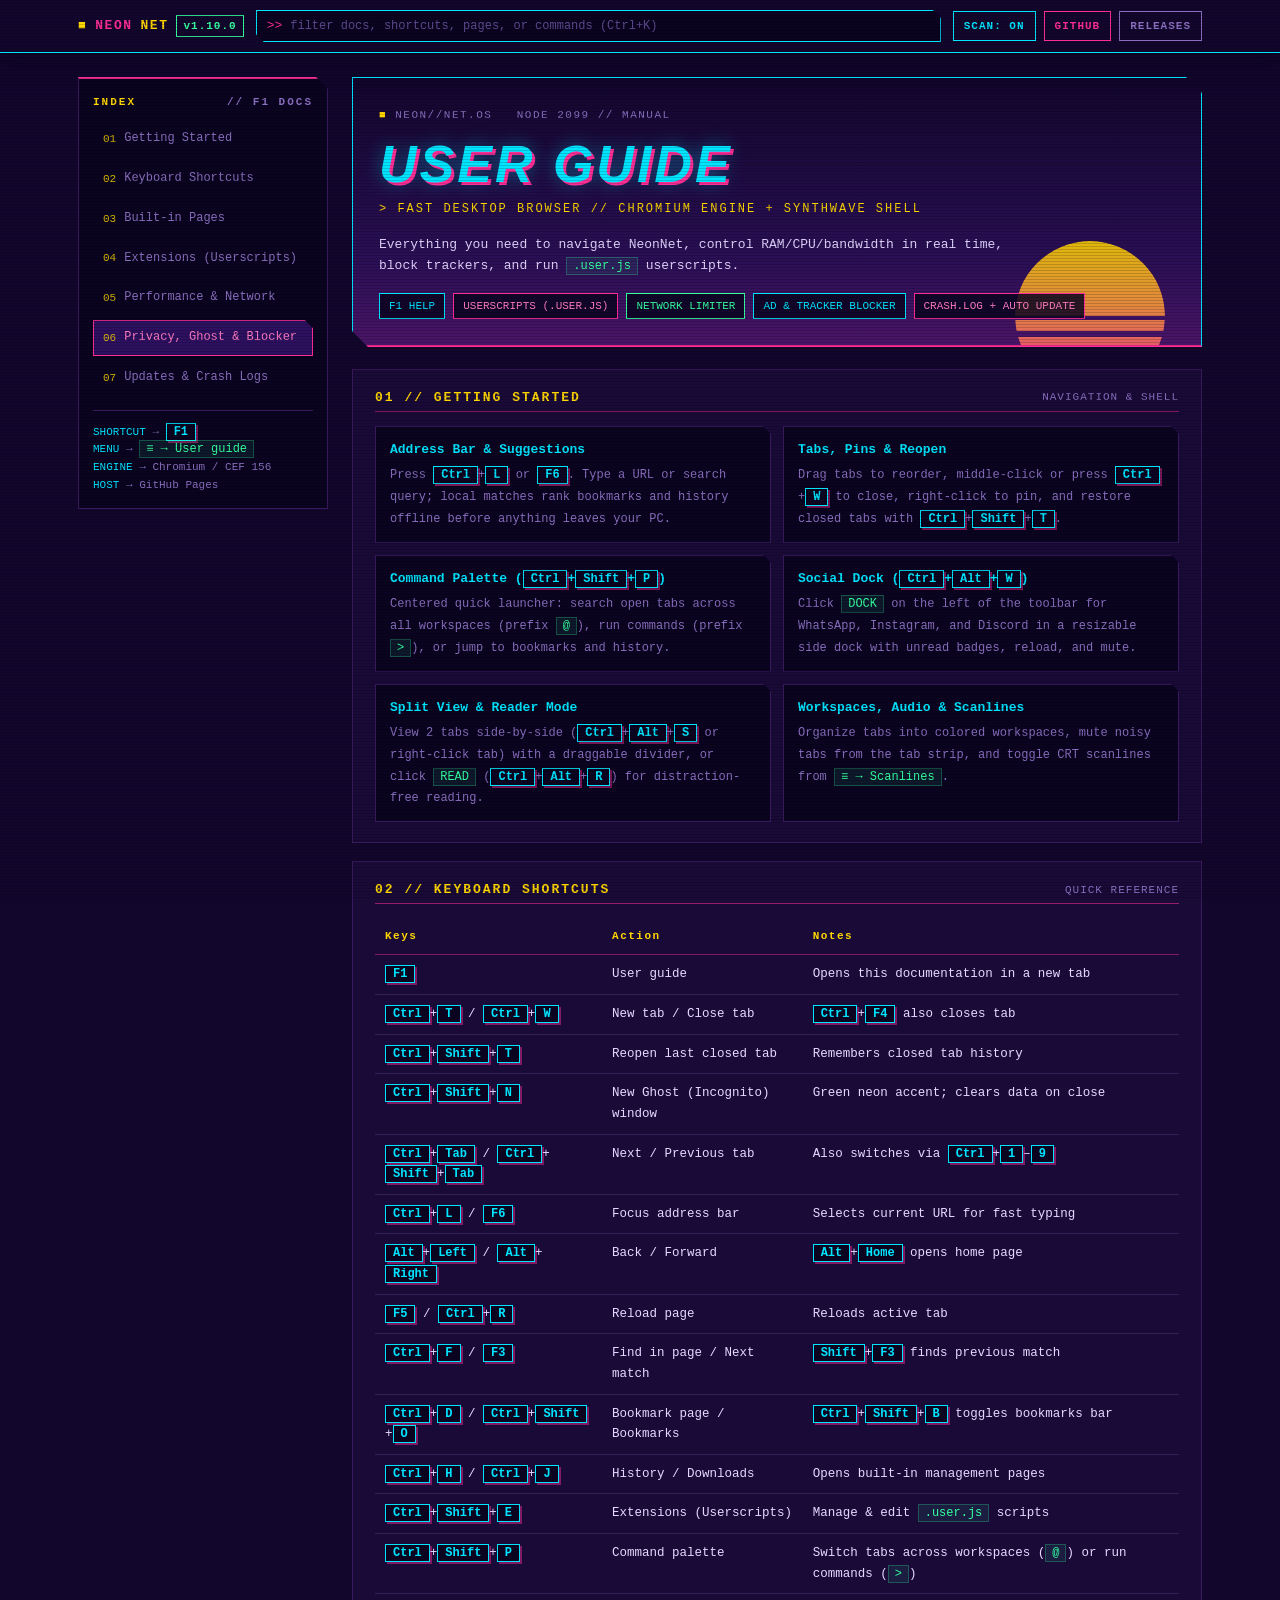
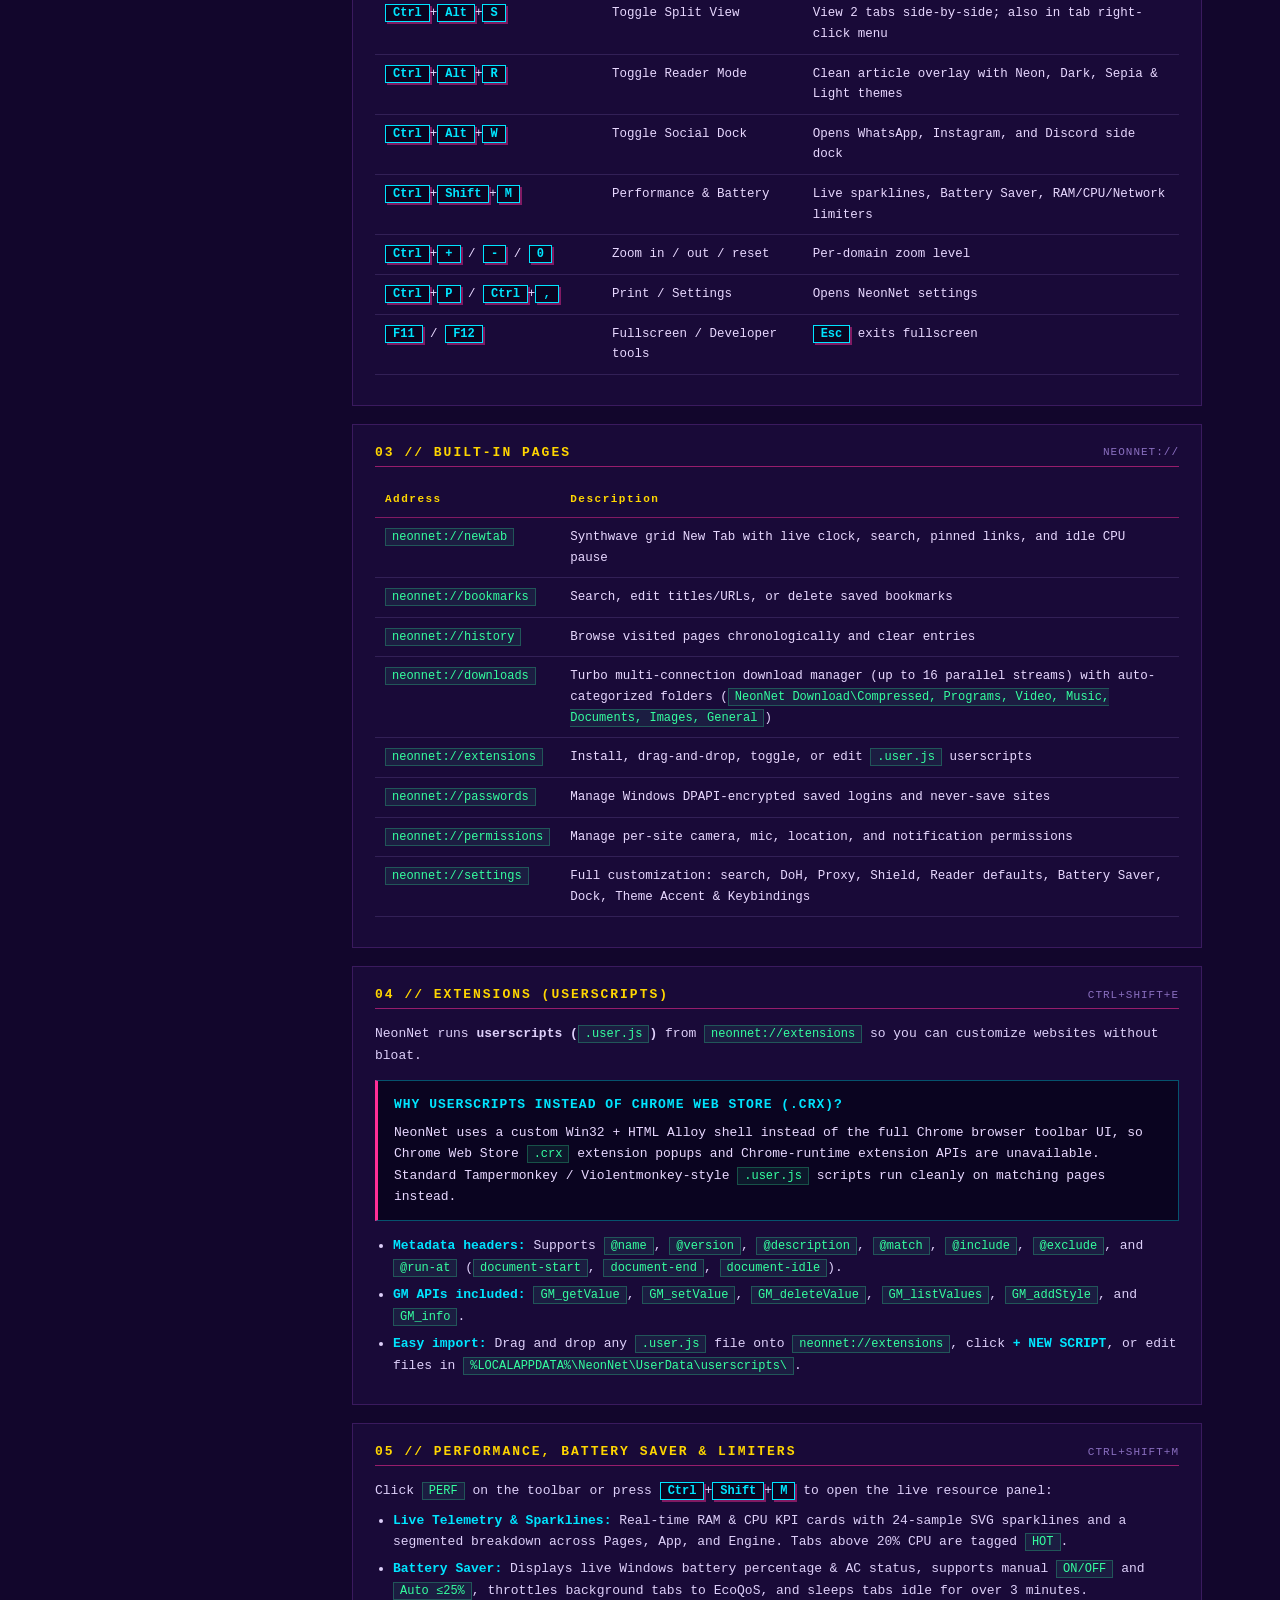
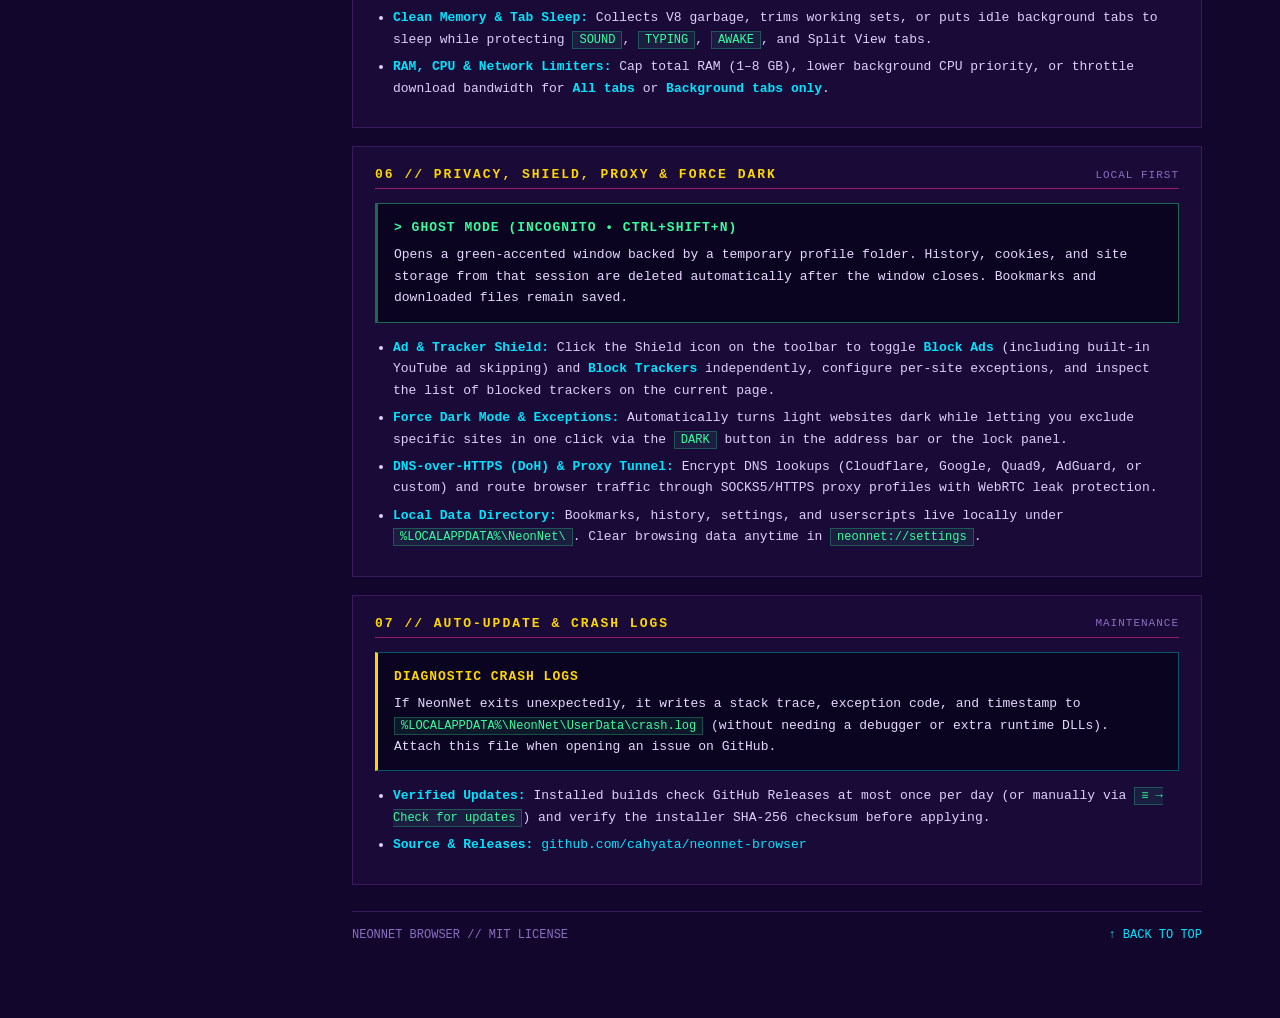
==== commit 94da3dae: "Bump version to 1.10.0" ====
--- a/docs/index.html
+++ b/docs/index.html
@@ -428,7 +428,7 @@
 
 <header class="topbar">
   <div class="top-row">
-    <div class="brand">&#9632; <b>NEON</b>NET <span class="badge">v1.7.0</span></div>
+    <div class="brand">&#9632; <b>NEON</b>NET <span class="badge">v1.10.0</span></div>
     <div class="addr">
       <span>&gt;&gt;</span>
       <input id="filter" spellcheck="false" placeholder="filter docs, shortcuts, pages, or commands (Ctrl+K)">
@@ -549,7 +549,7 @@
           <tr><td><code>neonnet://newtab</code></td><td>Synthwave grid New Tab with live clock, search, pinned links, and idle CPU pause</td></tr>
           <tr><td><code>neonnet://bookmarks</code></td><td>Search, edit titles/URLs, or delete saved bookmarks</td></tr>
           <tr><td><code>neonnet://history</code></td><td>Browse visited pages chronologically and clear entries</td></tr>
-          <tr><td><code>neonnet://downloads</code></td><td>Track active transfers, open downloaded files, or show in Explorer</td></tr>
+          <tr><td><code>neonnet://downloads</code></td><td>Turbo multi-connection download manager (up to 16 parallel streams) with auto-categorized folders (<code>NeonNet Download\Compressed, Programs, Video, Music, Documents, Images, General</code>)</td></tr>
           <tr><td><code>neonnet://extensions</code></td><td>Install, drag-and-drop, toggle, or edit <code>.user.js</code> userscripts</td></tr>
           <tr><td><code>neonnet://passwords</code></td><td>Manage Windows DPAPI-encrypted saved logins and never-save sites</td></tr>
           <tr><td><code>neonnet://permissions</code></td><td>Manage per-site camera, mic, location, and notification permissions</td></tr>
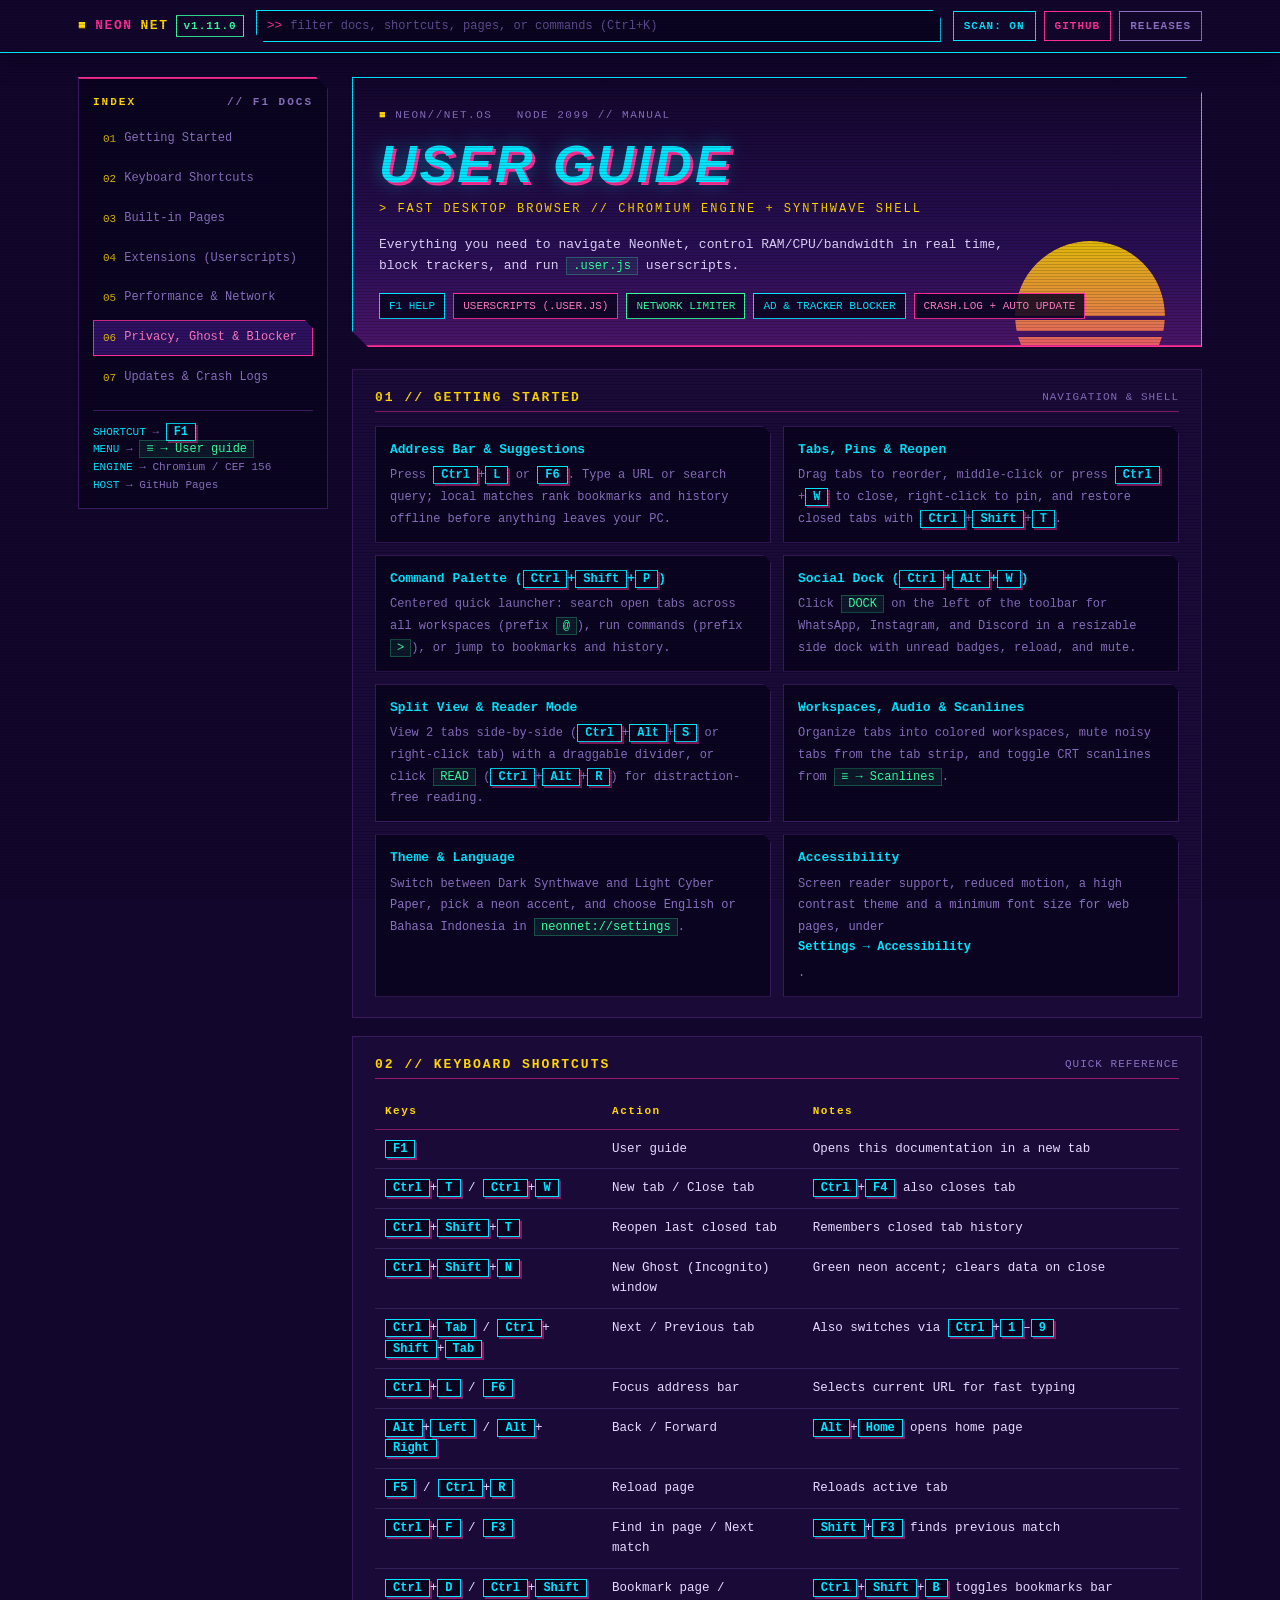
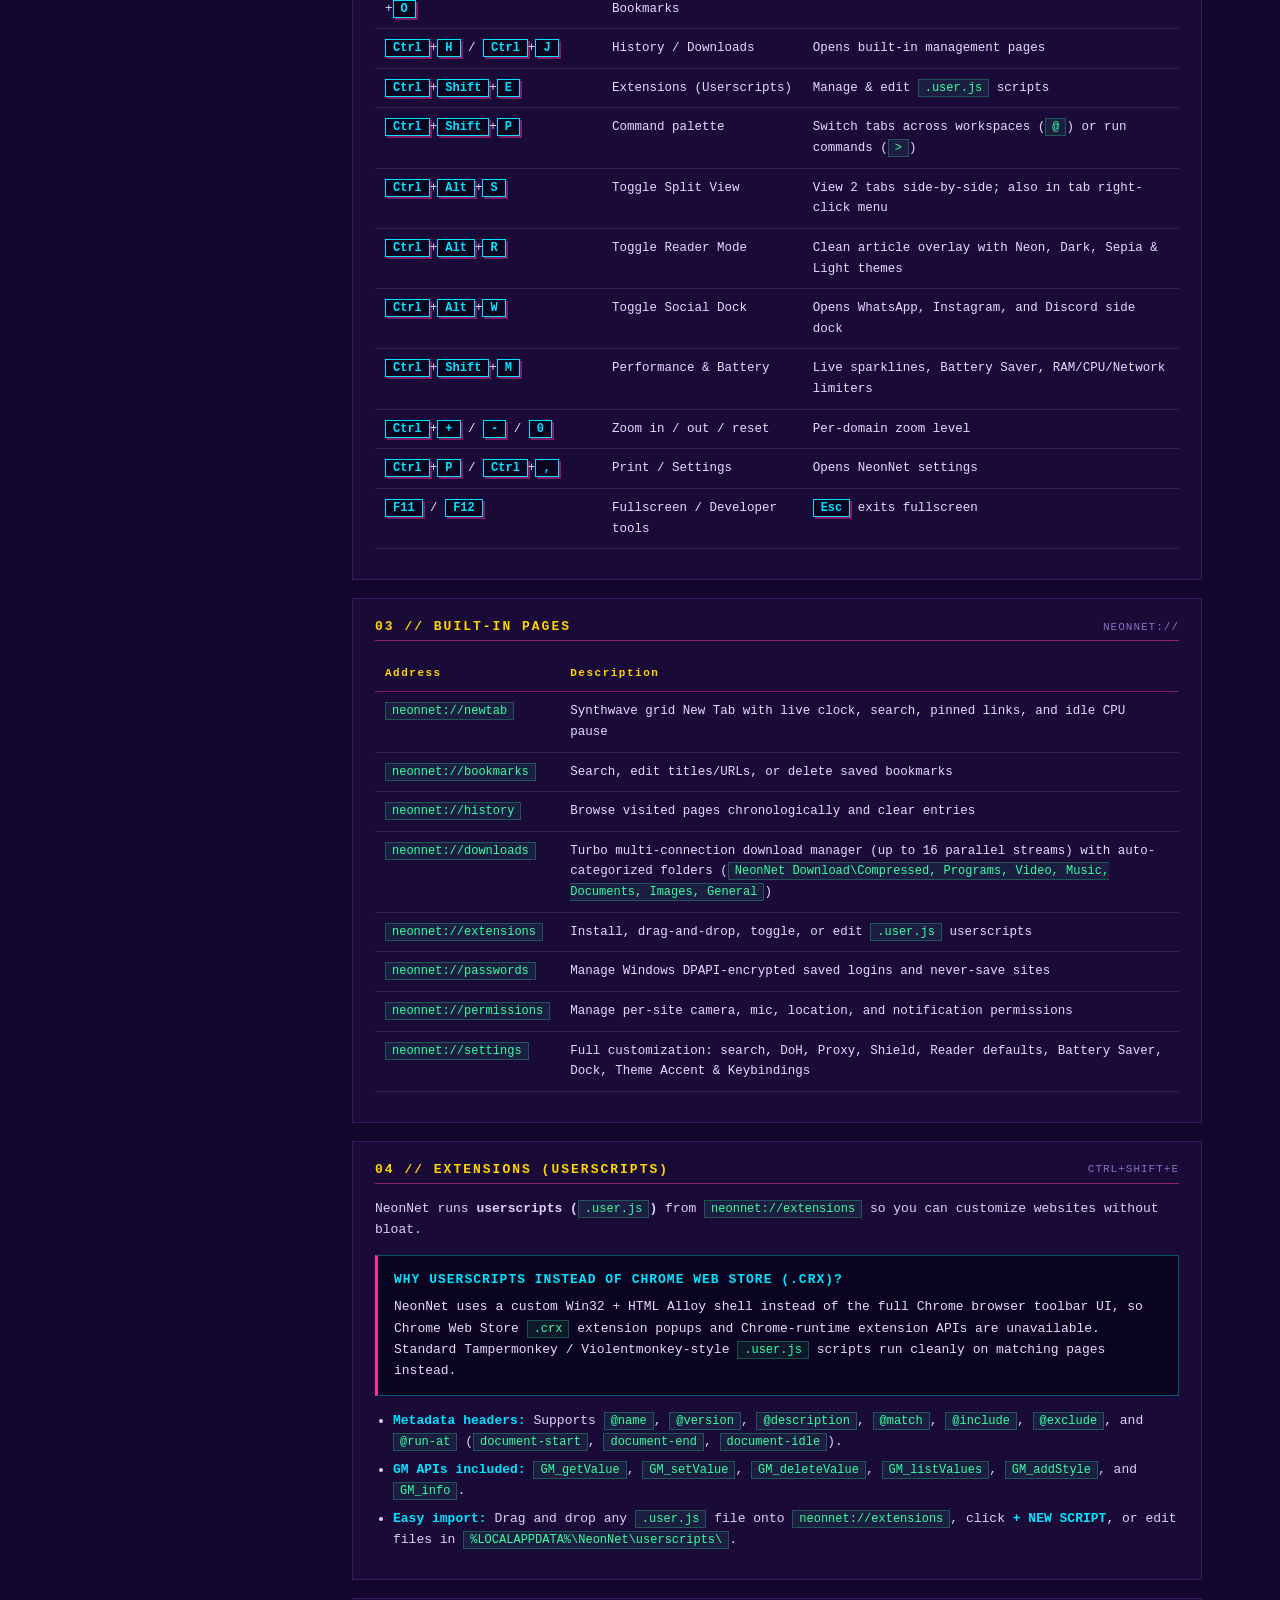
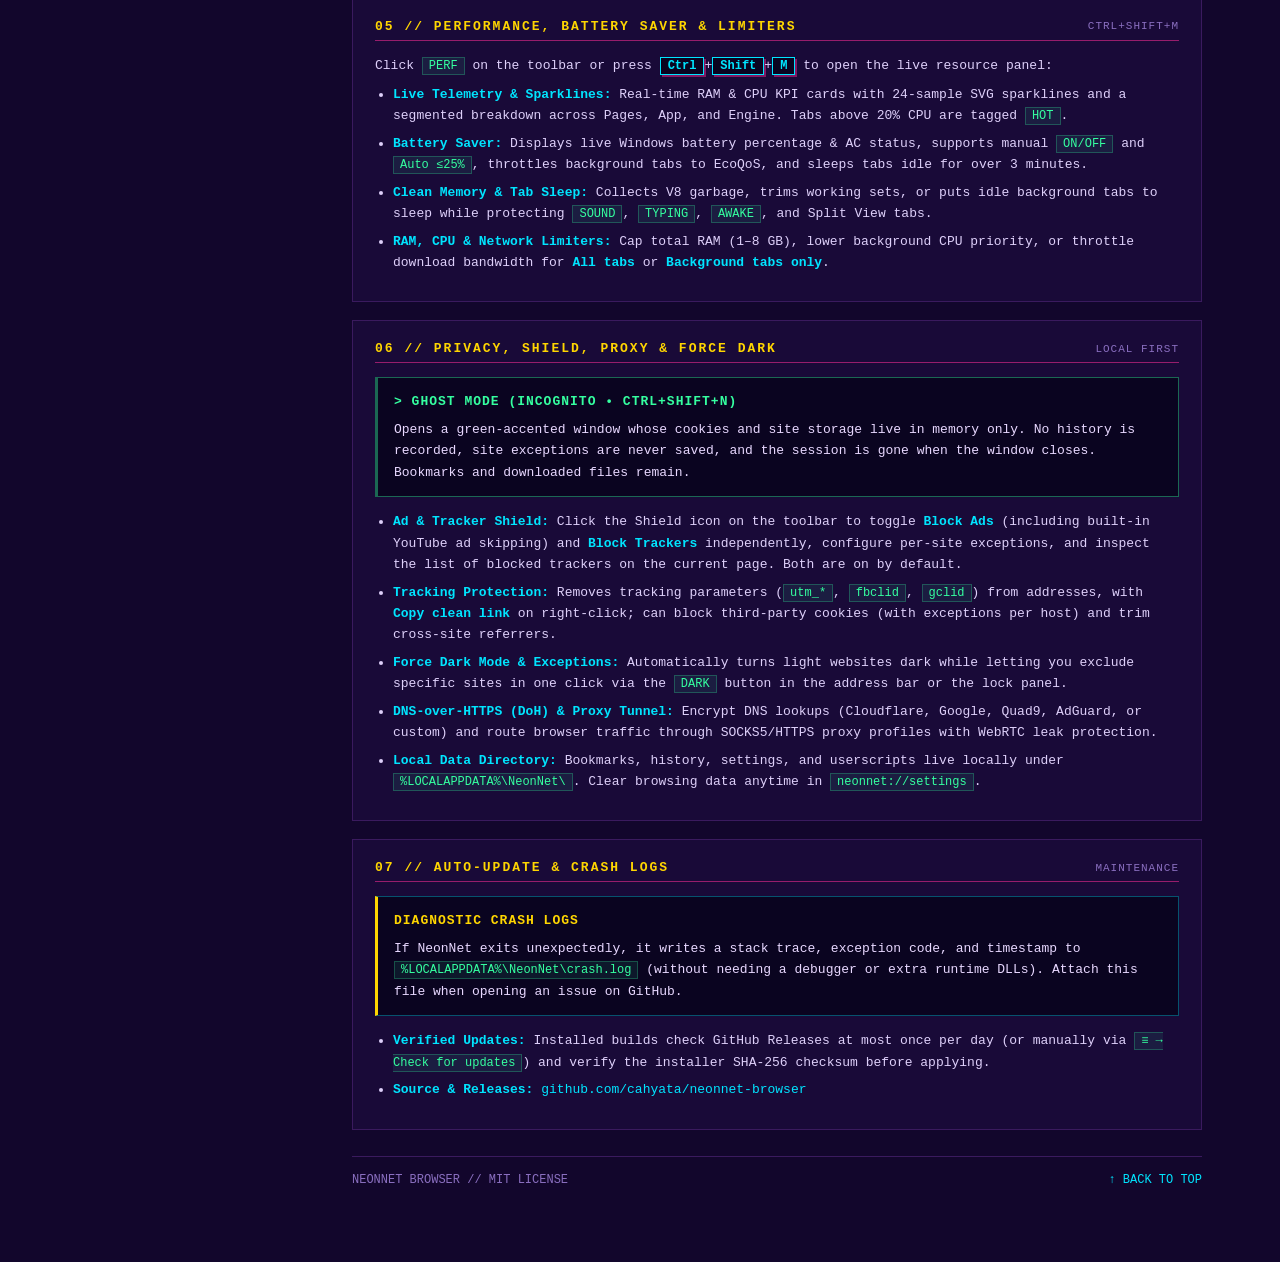
==== commit 88459c4a: "release: bump version to 1.11.0 and update documentation" ====
--- a/docs/index.html
+++ b/docs/index.html
@@ -428,7 +428,7 @@
 
 <header class="topbar">
   <div class="top-row">
-    <div class="brand">&#9632; <b>NEON</b>NET <span class="badge">v1.10.0</span></div>
+    <div class="brand">&#9632; <b>NEON</b>NET <span class="badge">v1.11.0</span></div>
     <div class="addr">
       <span>&gt;&gt;</span>
       <input id="filter" spellcheck="false" placeholder="filter docs, shortcuts, pages, or commands (Ctrl+K)">
@@ -508,6 +508,14 @@
         <div class="mini-card">
           <b>Workspaces, Audio &amp; Scanlines</b>
           <span>Organize tabs into colored workspaces, mute noisy tabs from the tab strip, and toggle CRT scanlines from <code>&equiv; &rarr; Scanlines</code>.</span>
+        </div>
+        <div class="mini-card">
+          <b>Theme &amp; Language</b>
+          <span>Switch between Dark Synthwave and Light Cyber Paper, pick a neon accent, and choose English or Bahasa Indonesia in <code>neonnet://settings</code>.</span>
+        </div>
+        <div class="mini-card">
+          <b>Accessibility</b>
+          <span>Screen reader support, reduced motion, a high contrast theme and a minimum font size for web pages, under <b>Settings &rarr; Accessibility</b>.</span>
         </div>
       </div>
     </section>
@@ -568,7 +576,7 @@
       <ul>
         <li><strong>Metadata headers:</strong> Supports <code>@name</code>, <code>@version</code>, <code>@description</code>, <code>@match</code>, <code>@include</code>, <code>@exclude</code>, and <code>@run-at</code> (<code>document-start</code>, <code>document-end</code>, <code>document-idle</code>).</li>
         <li><strong>GM APIs included:</strong> <code>GM_getValue</code>, <code>GM_setValue</code>, <code>GM_deleteValue</code>, <code>GM_listValues</code>, <code>GM_addStyle</code>, and <code>GM_info</code>.</li>
-        <li><strong>Easy import:</strong> Drag and drop any <code>.user.js</code> file onto <code>neonnet://extensions</code>, click <b>+ NEW SCRIPT</b>, or edit files in <code>%LOCALAPPDATA%\NeonNet\UserData\userscripts\</code>.</li>
+        <li><strong>Easy import:</strong> Drag and drop any <code>.user.js</code> file onto <code>neonnet://extensions</code>, click <b>+ NEW SCRIPT</b>, or edit files in <code>%LOCALAPPDATA%\NeonNet\userscripts\</code>.</li>
       </ul>
     </section>
 
@@ -587,10 +595,11 @@
       <h2>06 // PRIVACY, SHIELD, PROXY &amp; FORCE DARK <span class="tag">LOCAL FIRST</span></h2>
       <div class="info ghost">
         <div class="info-title">&gt; GHOST MODE (INCOGNITO &bull; CTRL+SHIFT+N)</div>
-        Opens a green-accented window backed by a temporary profile folder. History, cookies, and site storage from that session are deleted automatically after the window closes. Bookmarks and downloaded files remain saved.
+        Opens a green-accented window whose cookies and site storage live in memory only. No history is recorded, site exceptions are never saved, and the session is gone when the window closes. Bookmarks and downloaded files remain.
       </div>
       <ul>
-        <li><strong>Ad &amp; Tracker Shield:</strong> Click the Shield icon on the toolbar to toggle <b>Block Ads</b> (including built-in YouTube ad skipping) and <b>Block Trackers</b> independently, configure per-site exceptions, and inspect the list of blocked trackers on the current page.</li>
+        <li><strong>Ad &amp; Tracker Shield:</strong> Click the Shield icon on the toolbar to toggle <b>Block Ads</b> (including built-in YouTube ad skipping) and <b>Block Trackers</b> independently, configure per-site exceptions, and inspect the list of blocked trackers on the current page. Both are on by default.</li>
+        <li><strong>Tracking Protection:</strong> Removes tracking parameters (<code>utm_*</code>, <code>fbclid</code>, <code>gclid</code>) from addresses, with <b>Copy clean link</b> on right-click; can block third-party cookies (with exceptions per host) and trim cross-site referrers.</li>
         <li><strong>Force Dark Mode &amp; Exceptions:</strong> Automatically turns light websites dark while letting you exclude specific sites in one click via the <code>DARK</code> button in the address bar or the lock panel.</li>
         <li><strong>DNS-over-HTTPS (DoH) &amp; Proxy Tunnel:</strong> Encrypt DNS lookups (Cloudflare, Google, Quad9, AdGuard, or custom) and route browser traffic through SOCKS5/HTTPS proxy profiles with WebRTC leak protection.</li>
         <li><strong>Local Data Directory:</strong> Bookmarks, history, settings, and userscripts live locally under <code>%LOCALAPPDATA%\NeonNet\</code>. Clear browsing data anytime in <code>neonnet://settings</code>.</li>
@@ -601,7 +610,7 @@
       <h2>07 // AUTO-UPDATE &amp; CRASH LOGS <span class="tag">MAINTENANCE</span></h2>
       <div class="info warn">
         <div class="info-title">DIAGNOSTIC CRASH LOGS</div>
-        If NeonNet exits unexpectedly, it writes a stack trace, exception code, and timestamp to <code>%LOCALAPPDATA%\NeonNet\UserData\crash.log</code> (without needing a debugger or extra runtime DLLs). Attach this file when opening an issue on GitHub.
+        If NeonNet exits unexpectedly, it writes a stack trace, exception code, and timestamp to <code>%LOCALAPPDATA%\NeonNet\crash.log</code> (without needing a debugger or extra runtime DLLs). Attach this file when opening an issue on GitHub.
       </div>
       <ul>
         <li><strong>Verified Updates:</strong> Installed builds check GitHub Releases at most once per day (or manually via <code>&equiv; &rarr; Check for updates</code>) and verify the installer SHA-256 checksum before applying.</li>
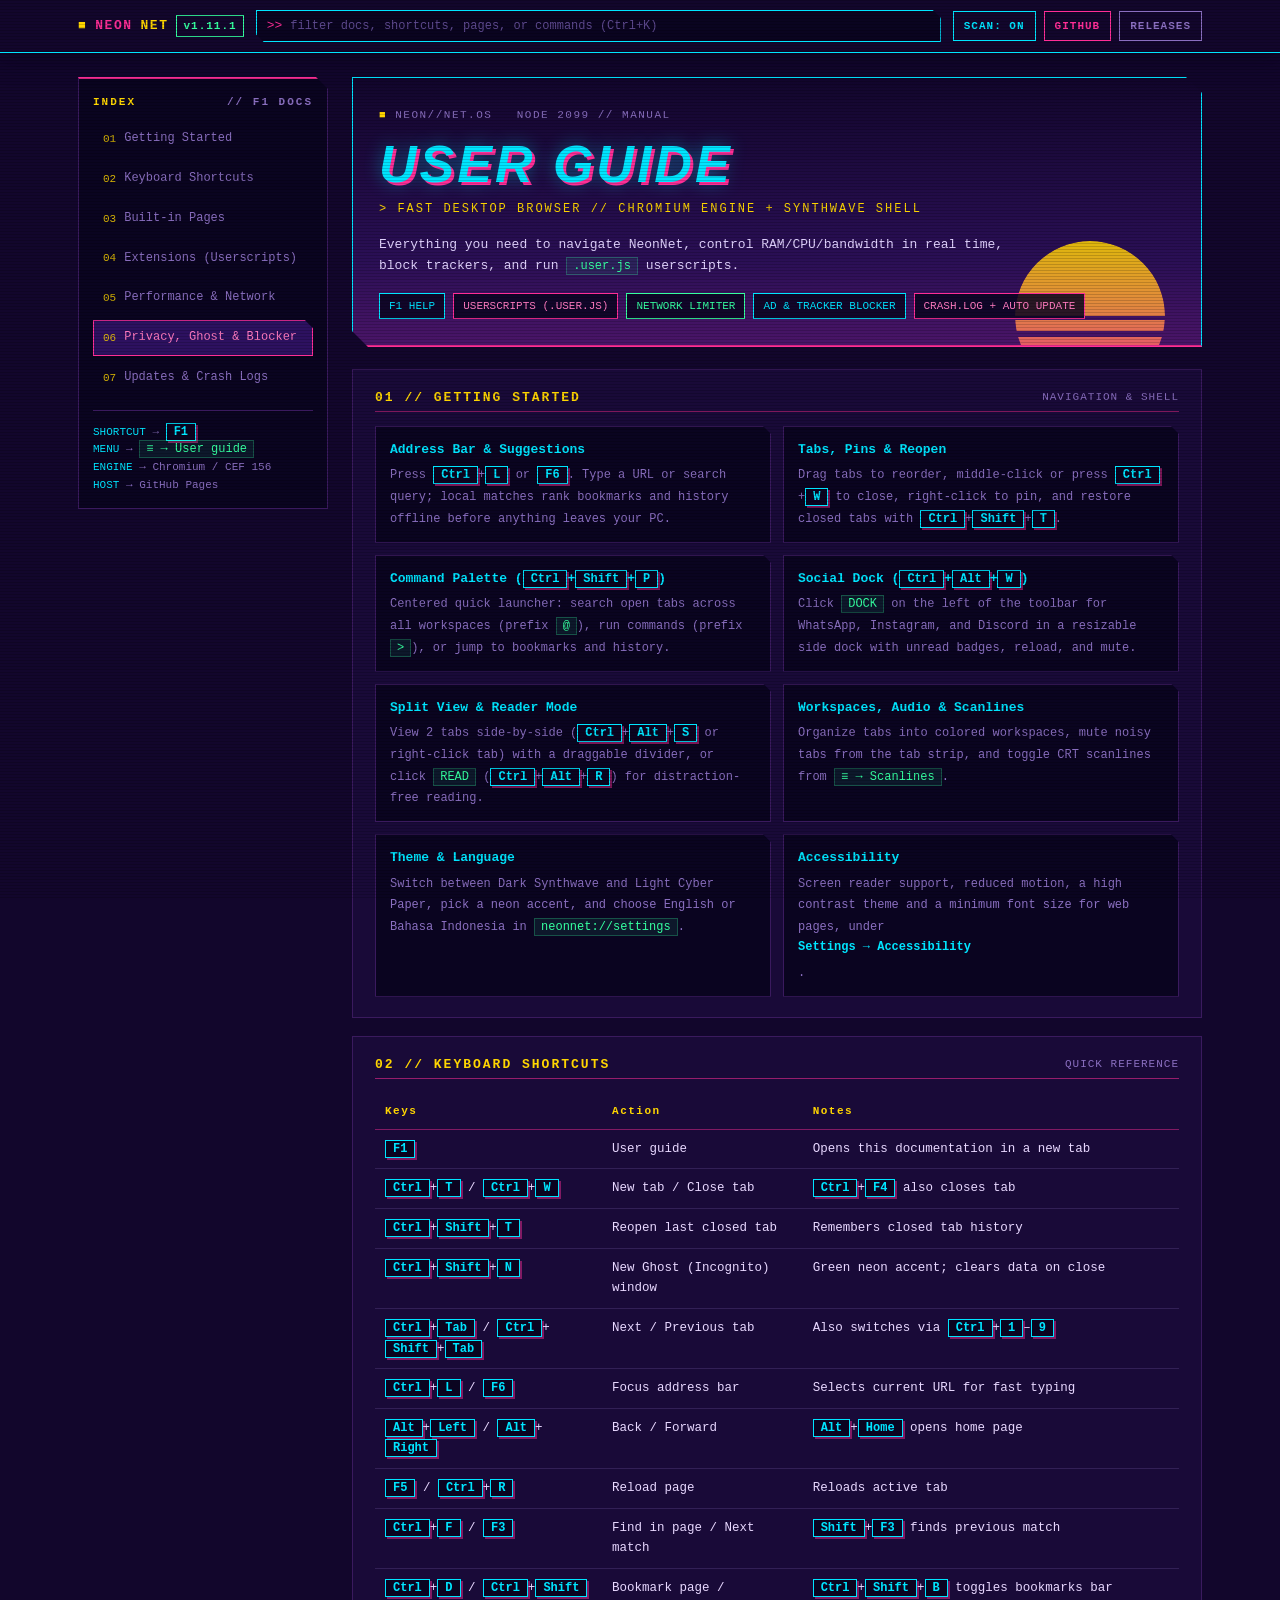
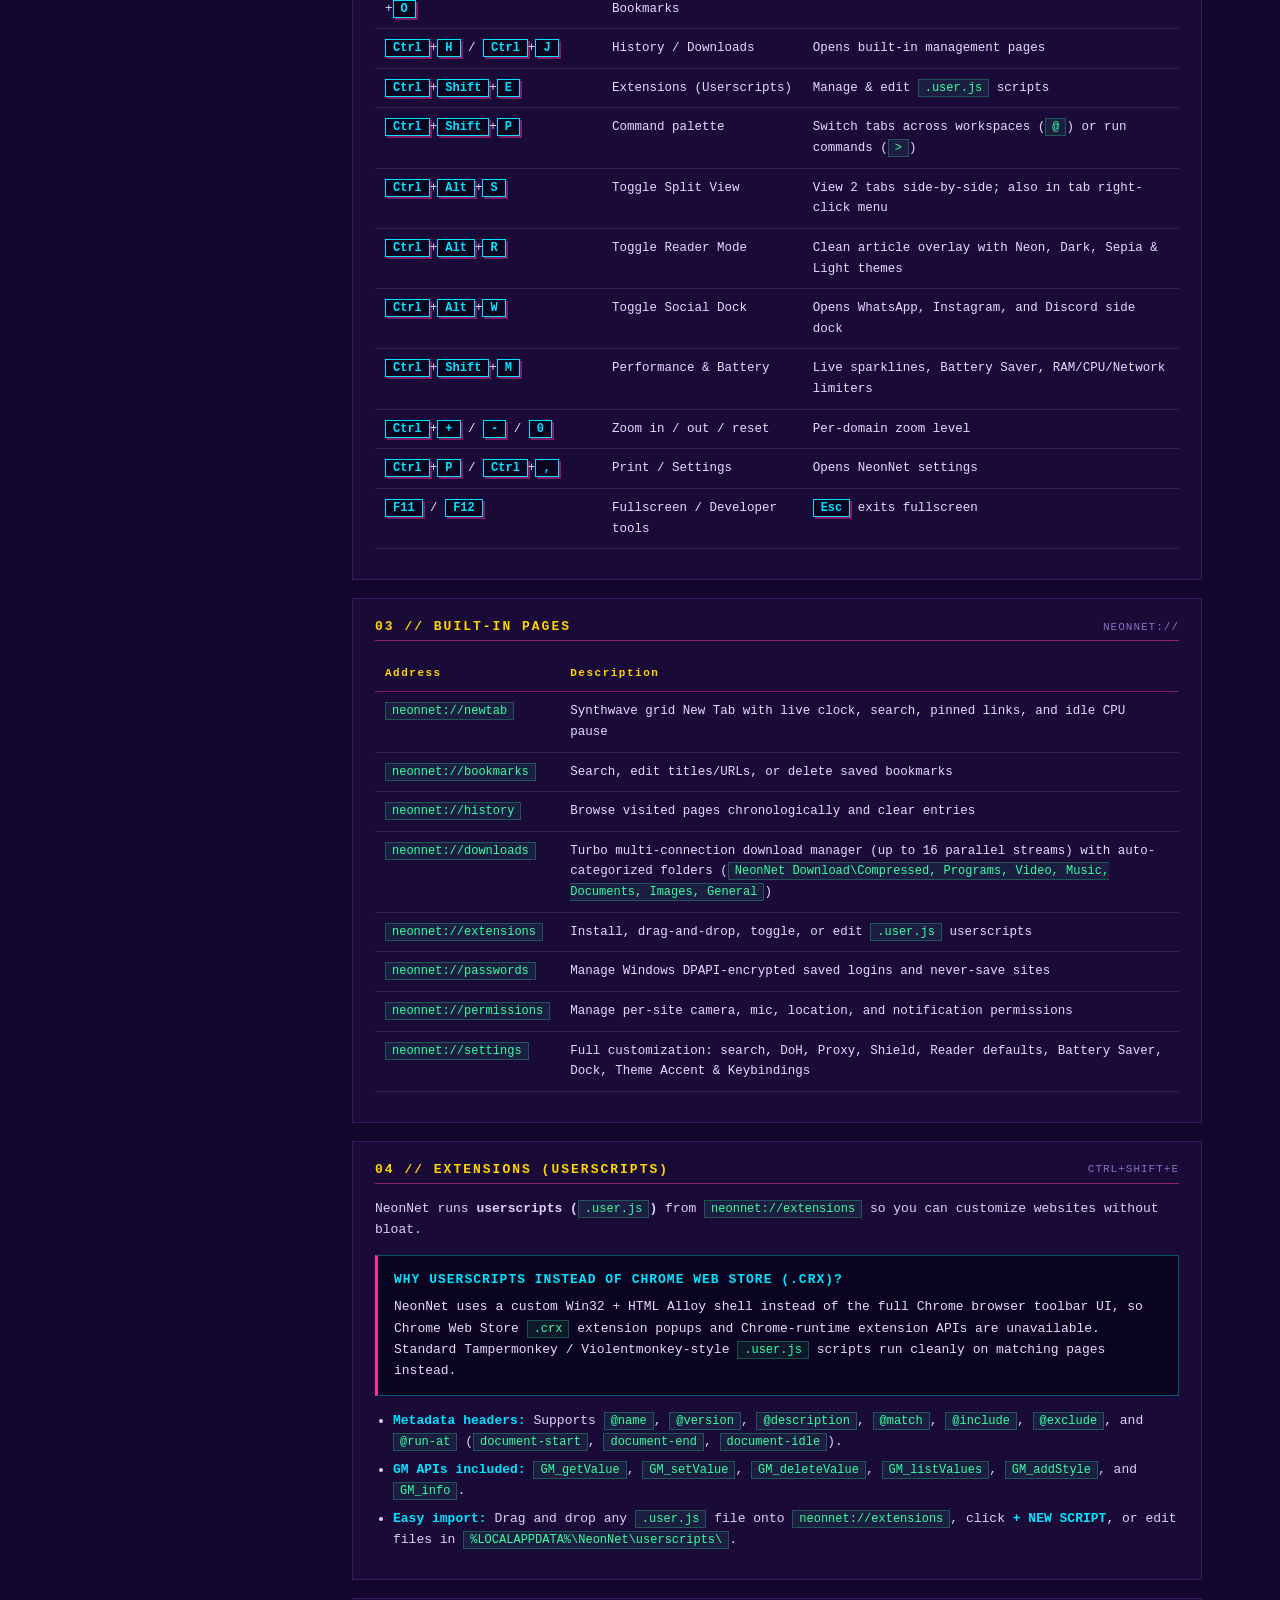
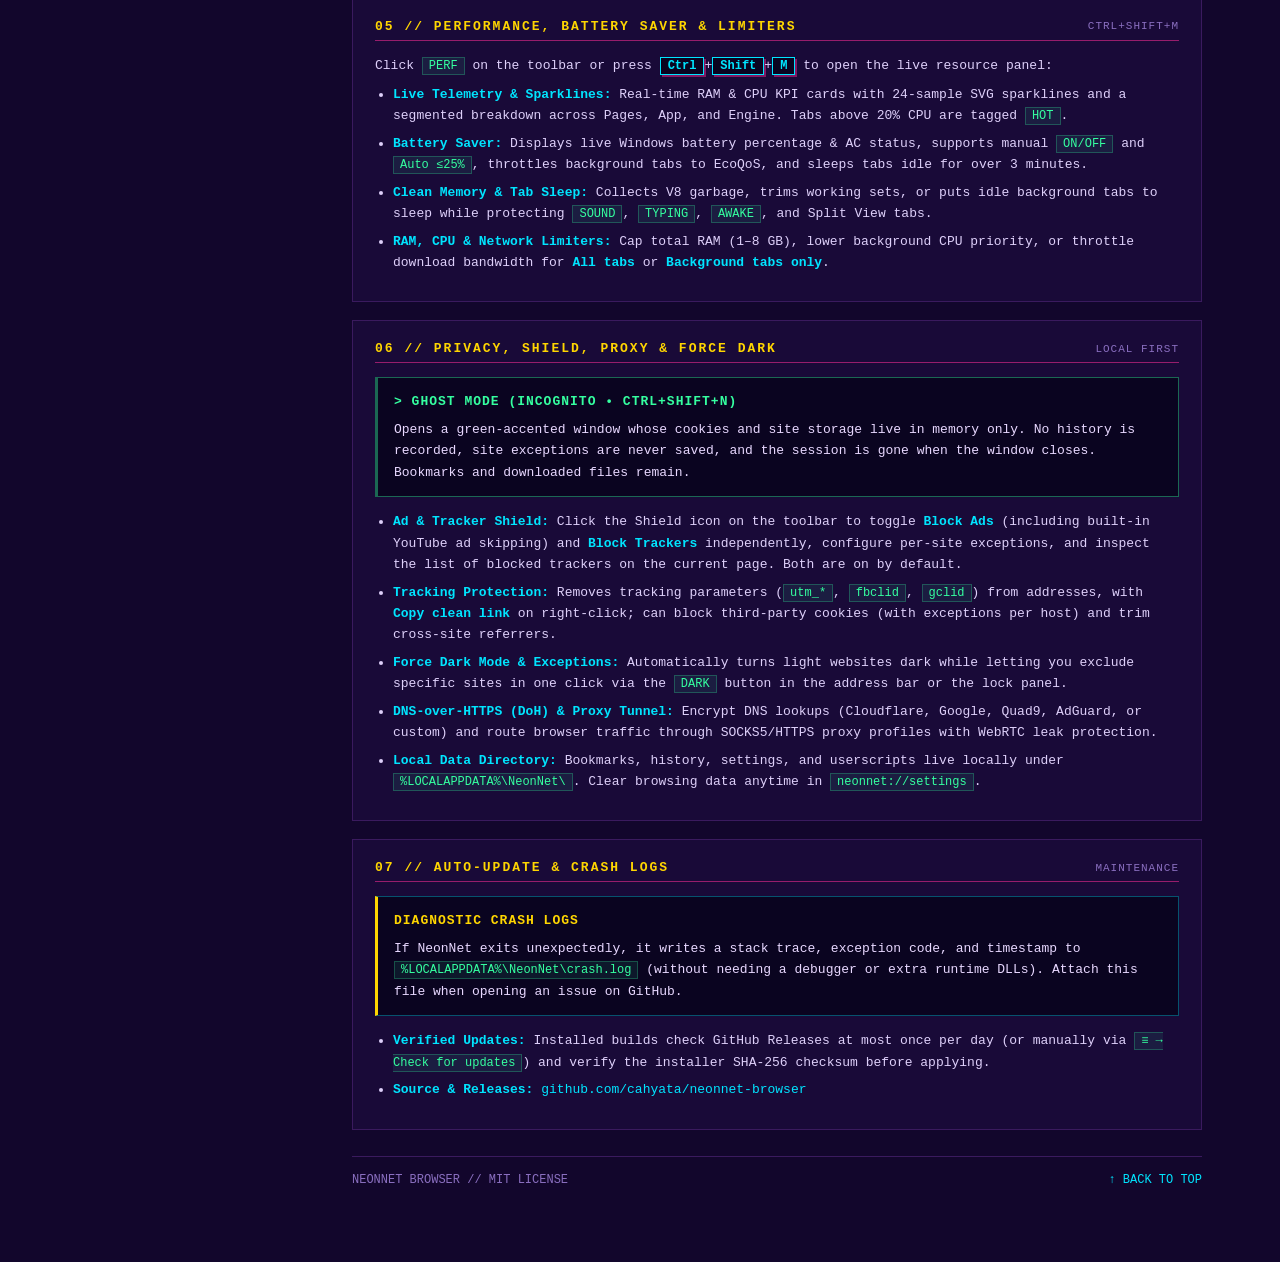
==== commit c5f75199: "release: bump version to 1.11.1" ====
--- a/docs/index.html
+++ b/docs/index.html
@@ -428,7 +428,7 @@
 
 <header class="topbar">
   <div class="top-row">
-    <div class="brand">&#9632; <b>NEON</b>NET <span class="badge">v1.11.0</span></div>
+    <div class="brand">&#9632; <b>NEON</b>NET <span class="badge">v1.11.1</span></div>
     <div class="addr">
       <span>&gt;&gt;</span>
       <input id="filter" spellcheck="false" placeholder="filter docs, shortcuts, pages, or commands (Ctrl+K)">
